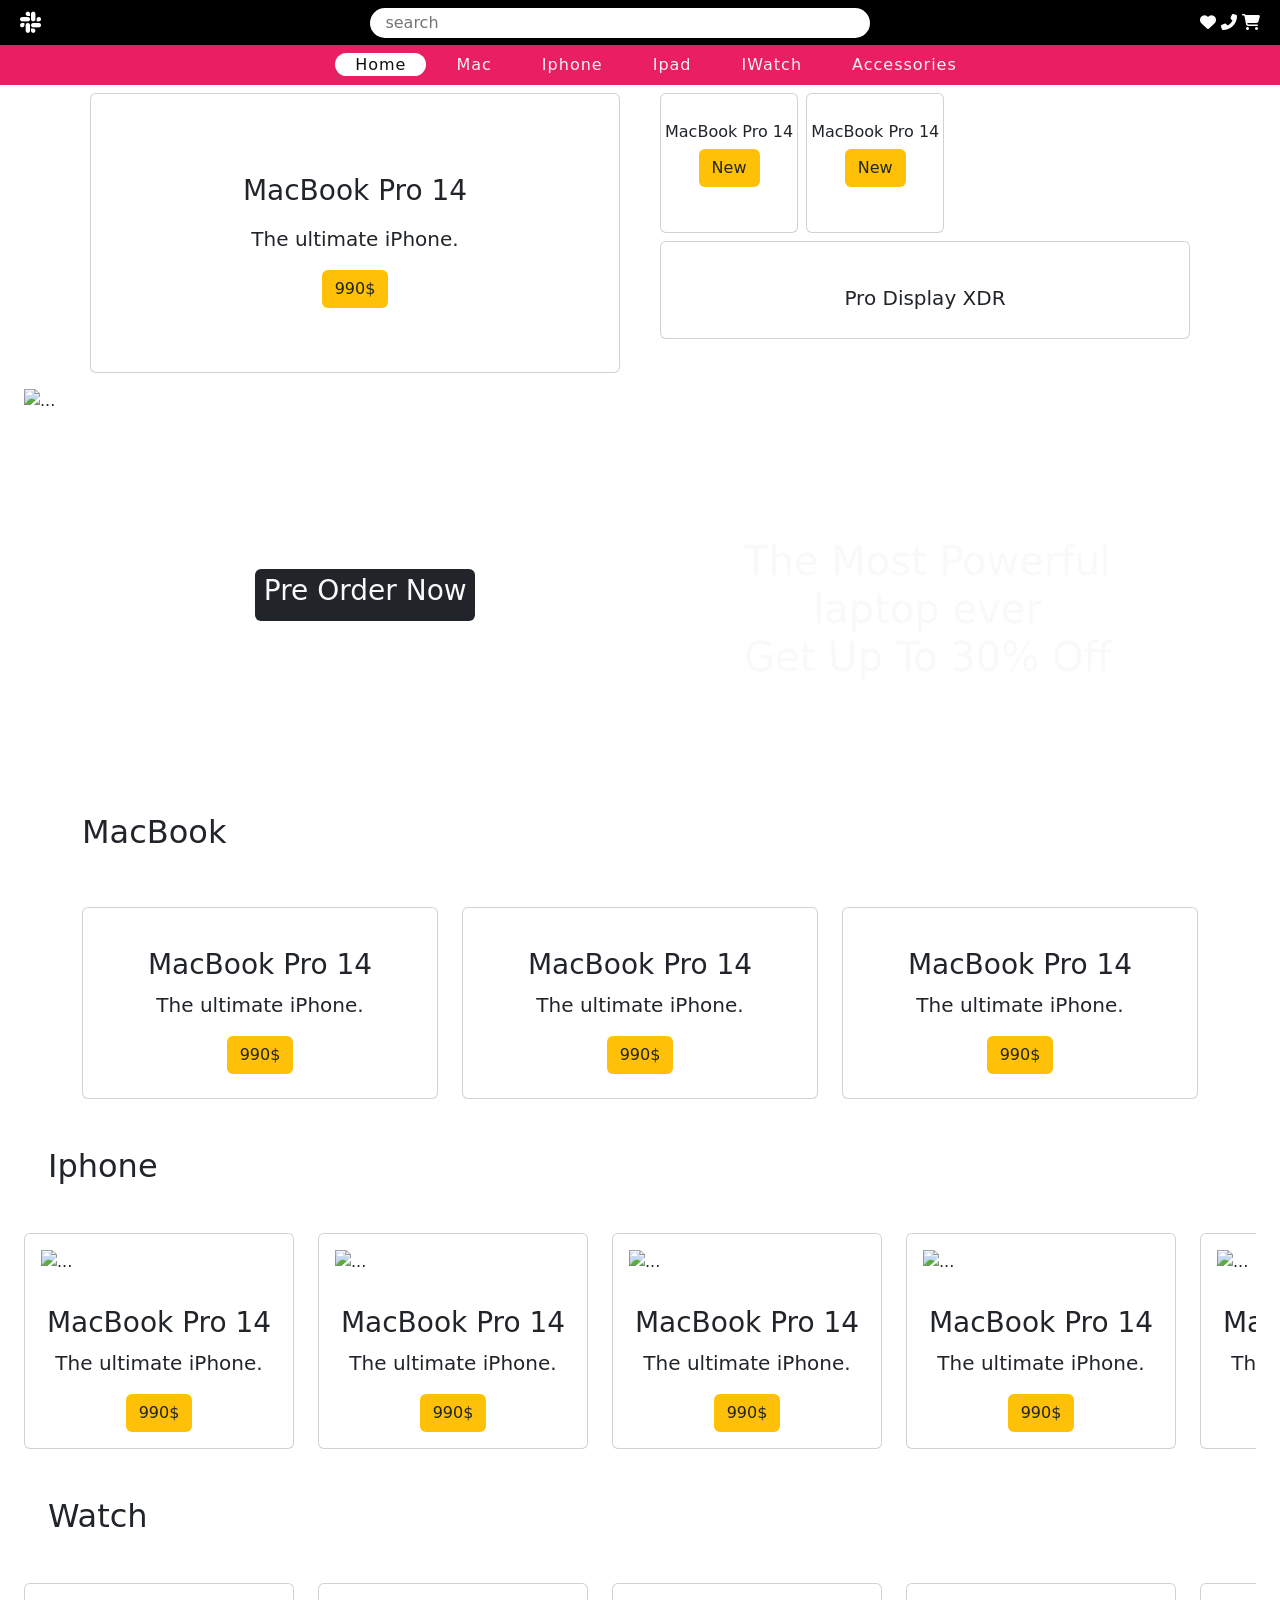
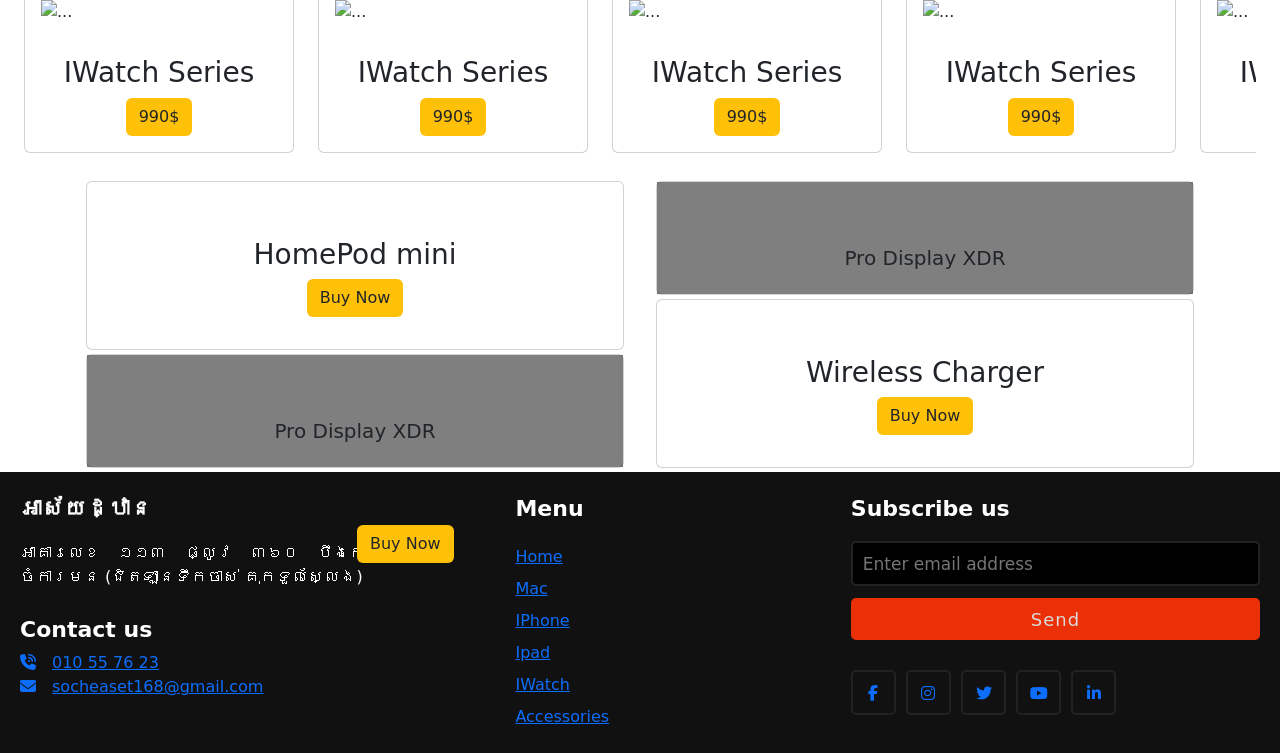
==== index.html @ 74b148b3 "Add files via upload" ====
<!DOCTYPE html>
<html lang="en">
  <head>
    <meta charset="UTF-8" />
    <meta name="viewport" content="width=device-width, initial-scale=1.0" />
    <title>Final_Project</title>
    <link rel="stylesheet" href="/style.css" />
    <link rel="stylesheet" href="/cards-wrapper.css">
    <script src="/script.js" defer></script>
    <!-- bootstrap -->
    <link
      href="https://cdn.jsdelivr.net/npm/bootstrap@5.3.2/dist/css/bootstrap.min.css"
      rel="stylesheet"
      integrity="sha384-T3c6CoIi6uLrA9TneNEoa7RxnatzjcDSCmG1MXxSR1GAsXEV/Dwwykc2MPK8M2HN"
      crossorigin="anonymous"
    />
    <script
      src="https://cdn.jsdelivr.net/npm/bootstrap@5.3.2/dist/js/bootstrap.bundle.min.js"
      integrity="sha384-C6RzsynM9kWDrMNeT87bh95OGNyZPhcTNXj1NW7RuBCsyN/o0jlpcV8Qyq46cDfL"
      crossorigin="anonymous"
    ></script>
    <!-- bootstrap -->
    <!-- Font Awesome Cdn -->
    <link
      rel="stylesheet"
      href="https://cdnjs.cloudflare.com/ajax/libs/font-awesome/6.2.1/css/all.min.css"
    />
    <!-- Font Awesome Cdn -->

    <!-- Google Fonts -->
    <link rel="preconnect" href="https://fonts.googleapis.com" />
    <link rel="preconnect" href="https://fonts.gstatic.com" crossorigin />
    <link
      href="https://fonts.googleapis.com/css2?family=Roboto:wght@500&display=swap"
      rel="stylesheet"
    />
    <!-- Google Fonts -->
  </head>
  <body>
    <nav class="navbar-one flex">
        <div class="top">
          <div class="right flex">
            <div class="logo">
              <i class="fa-brands fa-slack"></i>
            </div>
          </div>
        </div>
        <div class="search">
          <input type="search" placeholder="search" />
          <i class="fa-solid fa-magnifying-glass"></i>
        </div>
        <div class="left">
          <i class="fa-solid fa-heart"></i>
          <i class="fa fa-phone-alt"></i>
          <i class="fas fa-shopping-cart"></i>
        </div>
      </nav>
      <nav-2>
        <input type="checkbox" id="click" />
        <label for="click" class="menu-btn">
          <i class="fas fa-bars"></i>
        </label>
        <ul>
          <li><a class="active" href="">Home</a></li>
          <li><a href="#">Mac</a></li>
          <li><a href="#">Iphone</a></li>
          <li><a href="#">Ipad</a></li>
          <li><a href="#">IWatch</a></li>
          <li><a href="#">Accessories</a></li>
        </ul>
      </nav-2>
      <!-- services section Starts -->
	<!-- about section starts -->
  <section id="team" class="team section-bg">
    <div class="container">
      <div class="row">
        <div class="col-lg-6 ">
          <div class="m-1 m-lg-2 card text-light text-center bg-white  h-100">
						<div class="card-body text-dark p-5">
							<div class="img-area "><img alt="" class="img-fluid" src="/Image/Rectangle 19.png"></div>
							<h3 class="card-title p-2 ">MacBook Pro 14</h3>
							<p class="lead ">The ultimate iPhone.</p><button class="btn bg-warning text-dark">990$</button>
						</div>
					</div>
          </div>
          <div class="col-lg-6 ">
            <div class="m-2 d-flex flex-direction: column; gap-2 h-50">
            <div class="card text-light text-center bg-white">
              <div class="card-body text-dark p-1 ">
                <div class="img-area "><img alt="" class="img-fluid" src="/Image/1.png"></div>
                <h6 class="card-title">MacBook Pro 14</h6>
                <button class="btn bg-warning text-dark">New</button>
              </div>
            </div>
            <div class="card text-light text-center bg-white">
              <div class="card-body text-dark p-1">
                <div class="img-area "><img alt="" class="img-fluid" src="/Image/2.png"></div>
                <h6 class="card-title">MacBook Pro 14</h6>
                <button class="btn bg-warning text-dark">New</button>
              </div>
            </div>
            </div>
            <div class="card d-flex m-lg-2 text-light text-center bg-white" >
              <div class="card-body text-dark m-1">
                <div class="img-area "><img alt="" class="img-fluid" src="/Image/3.png"></div>
                <h5 class="card-title ">Pro Display XDR</h5>
              </div>
            </div>
      </div>
    </div>
  </div>
  </section><!-- End Team Section -->
  <div class=" m-2 h-50 d-flex relative p-3 ">
    <img src="/Image/4.png" class="card-img-top position-relative" height="400px"  alt="...">
    <div class="text-dark position-absolute text-center  align-items: center;
    justify-content:center d-flex  flex-direction: row p-5 " style="margin: 100px; left: 575px;">
    <h1 class="card-title  text-light">The Most Powerful laptop ever</h1>
    <h1 class="card-title  text-light">Get Up To 30% Off</h1>
  </div>
  <button class="btn bg-dark text-light position-absolute badge align-items: end;
  justify-content:center d-flex" style="margin: 180px; left: 75px;"><h3>Pre Order Now</h3></button>
  </div>
	<section class="portfolio section-padding" id="portfolio">
		<div class="container">
			<div class="row">
				<div class="col-md-12">
					<div class="section-header  pb-5">
						<h2>MacBook</h2>
					</div>
				</div>
			</div>
			<div class="row">
				<div class="col-12 col-md-12 col-lg-4">
					<div class="card text-light text-center bg-white pb-2">
						<div class="card-body text-dark">
							<div class="img-area"><img alt="" class="img-fluid" src="/Image/20.png"></div>
							<h3 class="card-title">MacBook Pro 14</h3>
							<p class="lead">The ultimate iPhone.</p><button class="btn bg-warning text-dark">990$</button>
						</div>
					</div>
				</div>
				<div class="col-12 col-md-12 col-lg-4">
					<div class="card text-light text-center bg-white pb-2">
						<div class="card-body text-dark">
							<div class="img-area"><img alt="" class="img-fluid" src="/Image/20.png"></div>
							<h3 class="card-title">MacBook Pro 14</h3>
							<p class="lead">The ultimate iPhone.</p><button class="btn bg-warning text-dark">990$</button>
						</div>
					</div>
				</div>
				<div class="col-12 col-md-12 col-lg-4">
					<div class="card text-light text-center bg-white pb-2">
						<div class="card-body text-dark">
							<div class="img-area"><img alt="" class="img-fluid" src="/Image/20.png"></div>
							<h3 class="card-title">MacBook Pro 14</h3>
							<p class="lead">The ultimate iPhone.</p><button class="btn bg-warning text-dark">990$</button>
						</div>
					</div>
				</div>
			</div>
		</div>
	</section><!-- portfolio ends -->

  <div class="col-lg-12">
    <div class="col-lg-6 m-5">
      <h2>Iphone</h2>
    </div>
    <div class="col-12">
      <div class="d-flex flex-row gap-2 overflow-x-scroll scrollbar-hidden gap-4 m-4">
        <div class="card" style="min-width: 270px">
          <div class="card-img">
            <img
              src="/Image/5.png"
              class="card-img p-3"
              alt="..."
            />
          </div>
          <div class="card-body text-light text-center text-dark "><h3 class="card-title">MacBook Pro 14</h3>
          <p class="lead">The ultimate iPhone.</p><button class="btn bg-warning text-dark">990$</button></div>
        </div>
        <div class="card" style="min-width: 270px">
          <div class="card-img">
            <img
              src="/Image/5.png"
              class="card-img p-3"
              alt="..."
            />
          </div>
          <div class="card-body text-light text-center text-dark "><h3 class="card-title">MacBook Pro 14</h3>
            <p class="lead">The ultimate iPhone.</p><button class="btn bg-warning text-dark">990$</button></div>
          </div>
        <div class="card" style="min-width: 270px">
          <div class="card-img">
            <img
              src="/Image/5.png"
              class="card-img p-3"
              alt="..."
            />
          </div>
          <div class="card-body text-light text-center text-dark "><h3 class="card-title">MacBook Pro 14</h3>
            <p class="lead">The ultimate iPhone.</p><button class="btn bg-warning text-dark">990$</button></div>
          </div>
        <div class="card" style="min-width: 270px">
          <div class="card-img">
            <img
              src="/Image/5.png"
              class="card-img p-3"
              alt="..."
            />
          </div>
          <div class="card-body text-light text-center text-dark "><h3 class="card-title">MacBook Pro 14</h3>
            <p class="lead">The ultimate iPhone.</p><button class="btn bg-warning text-dark">990$</button></div>
          </div>
        <div class="card" style="min-width: 270px">
          <div class="card-img">
            <img
              src="/Image/5.png"
              class="card-img p-3"
              alt="..."
            />
          </div>
          <div class="card-body text-light text-center text-dark "><h3 class="card-title">MacBook Pro 14</h3>
            <p class="lead">The ultimate iPhone.</p><button class="btn bg-warning text-dark">990$</button></div>
          </div>
        <div class="card" style="min-width: 270px">
          <div class="card-img">
            <img
              src="/Image/5.png"
              class="card-img p-3"
              alt="..."
            />
          </div>
          <div class="card-body text-light text-center text-dark "><h3 class="card-title">MacBook Pro 14</h3>
            <p class="lead">The ultimate iPhone.</p><button class="btn bg-warning text-dark">990$</button></div>
          </div>
        <div class="card" style="min-width: 270px">
          <div class="card-img">
            <img
              src="/Image/5.png"
              class="card-img p-3"
              alt="..."
            />
          </div>
          <div class="card-body text-light text-center text-dark "><h3 class="card-title">MacBook Pro 14</h3>
            <p class="lead">The ultimate iPhone.</p><button class="btn bg-warning text-dark">990$</button></div>
          </div>
      </div>
    </div>
  </div>

  <div class="col-lg-12">
    <div class="col-lg-6 m-5">
      <h2>Watch</h2>
    </div>
    <div class="col-12">
      <div class="d-flex flex-row gap-2 overflow-x-scroll scrollbar-hidden gap-4 m-4">
        <div class="card" style="min-width: 270px">
          <div class="card-img">
            <img
              src="/Image/6.png"
              class="card-img p-3"
              alt="..."
            />
          </div>
          <div class="card-body text-light text-center text-dark "><h3 class="card-title">IWatch Series</h3>
         <button class="btn bg-warning text-dark">990$</button></div>
        </div>
        <div class="card" style="min-width: 270px">
          <div class="card-img">
            <img
              src="/Image/6.png"
              class="card-img p-3"
              alt="..."
            />
          </div>
          <div class="card-body text-light text-center text-dark "><h3 class="card-title">IWatch Series</h3>
        <button class="btn bg-warning text-dark">990$</button></div>
          </div>
        <div class="card" style="min-width: 270px">
          <div class="card-img">
            <img
              src="/Image/6.png"
              class="card-img p-3"
              alt="..."
            />
          </div>
          <div class="card-body text-light text-center text-dark "><h3 class="card-title">IWatch Series</h3>
          <button class="btn bg-warning text-dark">990$</button></div>
          </div>
        <div class="card" style="min-width: 270px">
          <div class="card-img">
            <img
              src="/Image/6.png"
              class="card-img p-3"
              alt="..."
            />
          </div>
          <div class="card-body text-light text-center text-dark "><h3 class="card-title">IWatch Series</h3>
          <button class="btn bg-warning text-dark">990$</button></div>
          </div>
        <div class="card" style="min-width: 270px">
          <div class="card-img">
            <img
              src="/Image/6.png"
              class="card-img p-3"
              alt="..."
            />
          </div>
          <div class="card-body text-light text-center text-dark "><h3 class="card-title">IWatch Series</h3>
            <button class="btn bg-warning text-dark">990$</button></div>
          </div>
        <div class="card" style="min-width: 270px">
          <div class="card-img">
            <img
              src="/Image/6.png"
              class="card-img p-3"
              alt="..."
            />
          </div>
          <div class="card-body text-light text-center text-dark "><h3 class="card-title">IWatch Series</h3>
           <button class="btn bg-warning text-dark">990$</button></div>
          </div>
        <div class="card" style="min-width: 270px">
          <div class="card-img">
            <img
              src="/Image/6.png"
              class="card-img p-3"
              alt="..."
            />
          </div>
          <div class="card-body text-light text-center text-dark "><h3 class="card-title">IWatch Series</h3>
          <button class="btn bg-warning text-dark">990$</button></div>
          </div>
      </div>
    </div>
  </div>
 <!-- end watch -->
        <!-- services section Starts -->
	<!-- about section starts -->
  <section id="team" class="team section-bg">
    <div class="container">
      <div class="row">
        <div class="col-lg-6 ">
          <div class="m-1 card text-light text-center bg-white h-55">
            <div class="card-body text-dark">
              <div class="img-area "><img alt="" class="img-fluid" src="/Image/7.png"></div>
              <div class="card-body text-light text-center text-dark "><h3 class="card-title">HomePod mini</h3>
                <button class="btn bg-warning text-dark">Buy Now</button></div>
            </div>
          </div>
          <div class="m-1 card text-light text-center bg-white h-40">
            <div class="card-body text-dark"style="background: rgba(0, 0, 0, 0.5);">
              <div class="img-area "><img alt="" class="img-fluid" src="/Image/9.png"></div>
              <h5 class="card-title mt-4">Pro Display XDR</h5>
            </div>
            <button class="btn bg-warning text-dark position-absolute" style="margin-top: 170px; margin-left: 270px;">Buy Now</button>
          </div>
    </div>
          <div class="col-lg-6 ">
            <div class="m-1 card text-light text-center bg-white h-40 ">
              <div class="card-body text-dark position-relative"  style="background: rgba(0, 0, 0, 0.5);">
                <div class="img-area "><img alt="" class="img-fluid" src="/Image/10.png"></div>
                <h5 class="card-title mt-4">Pro Display XDR</h5>
              </div>
              <button class="btn bg-warning text-dark position-absolute" style="margin-top: 170px; margin-left: 270px;">Buy Now</button>
            </div>
            <div class="m-1 card text-light text-center bg-white h-55"> 
              <div class="card-body text-dark">
                <div class="img-area "><img alt="" class="img-fluid" src="/Image/8.png"></div>
                <div class="card-body text-light text-center text-dark "><h3 class="card-title">Wireless Charger</h3>
                  <button class="btn bg-warning text-dark">Buy Now</button></div>
              </div>
            </div>
      </div>
    </div>
  </section>
  
      <!-- footer -->
      <footer>
        <div class="content">
          <div class="left box">
            <div class="upper">
              <div class="topic">អាស័យដ្ឋាន</div>
              <p>អាគារលេខ ១១៣ ផ្លូវ ៣៦០ បឹងកេងកងបី ចំការមន (ជិតឡានទឹកចាស់ គុកទួលស្លែង)</p>
            </div>
            <div class="lower">
              <div class="topic">Contact us</div>
              <div class="phone">
                <a href="#"><i class="fas fa-phone-volume"></i>010 55 76 23</a>
              </div>
              <div class="email">
                <a href="#"><i class="fas fa-envelope"></i>socheaset168@gmail.com</a>
              </div>
            </div>
          </div>
          <div class="middle box">
            <div class="topic">Menu</div>
            <div><a href="#">Home</a></div>
            <div><a href="#">Mac</a></div>
            <div><a href="#">IPhone</a></div>
            <div><a href="#">Ipad</a></div>
            <div><a href="#">IWatch</a></div>
            <div><a href="#">Accessories</a></div>
          
          </div>
          <div class="right box">
            <div class="topic">Subscribe us</div>
            <form action="#">
              <input type="text" placeholder="Enter email address">
              <input type="submit" name="" value="Send">
              <div class="media-icons">
                <a href="#"><i class="fab fa-facebook-f"></i></a>
                <a href="#"><i class="fab fa-instagram"></i></a>
                <a href="#"><i class="fab fa-twitter"></i></a>
                <a href="#"><i class="fab fa-youtube"></i></a>
                <a href="#"><i class="fab fa-linkedin-in"></i></a>
              </div>
            </form>
          </div>
        </div>
        <!-- <div class="bottom">
          <p>Copyright © 2020 <a href="#">CodingLab</a> All rights reserved</p>
        </div> -->
      </footer>
    </div>
  </body>
</html>
---- style.css ----
* {
  padding: 0;
  margin: 0;
  text-decoration: none;
  list-style: none;
  box-sizing: border-box;
}
body {
  background: #b7c9ff;
}
.flex {
  display: flex;
  justify-content: space-between;
  align-items: center;
}
.navbar-one {
  background-color: rgb(0, 0, 0);
  color: rgb(255, 255, 255);
  height: 45px;
  width: 100%;
  display: flex;
  padding: 0px 20px;
  align-items: center;
  justify-content: space-between;
  cursor: pointer;
  flex: 1;
}
input[type="checkbox1"] {
  display: none;
}
@media (max-width: 920px) {
  .container {
    font-size: 80%;
    width: 100%;
  }
  .navbar-one .search {
    width: 50%;
  }
  .navbar-one .search input {
    width: 50%;
  }
  .left {
    margin: 10px;
    right: 5px;
  }
}
.left:hover,
.right > div:hover {
  color: #e91e63;
  transition: all 0.5s;
}
.search {
  width: 500px;
  background-color: white;
  height: 25px;
  border-radius: 45px;
  display: flex;
  align-items: center;
  justify-content: space-between;
  padding: 15px;
  margin: auto;
}
.search input {
  width: 450px;
  border: none;
  outline: none;
  height: 20px;
}
.logo {
  text-transform: uppercase;
  color: rgb(255, 255, 255);
  font-size: 24px;
  cursor: pointer;
}
nav {
  background: #0082e6;
  height: 80px;
  width: 100%;
}
label.logo {
  color: white;
  font-size: 35px;
  line-height: 80px;
  padding: 0 100px;
  font-weight: bold;
}
nav ul {
  float: right;
  margin-right: 20px;
}
nav ul li {
  display: inline-block;
  line-height: 80px;
  margin: 0 5px;
}
nav ul li a {
  color: white;
  font-size: 17px;
  padding: 7px 13px;
  border-radius: 3px;
  text-transform: uppercase;
}
a.active,
a:hover {
  background: #1b9bff;
  transition: 0.5s;
}
nav-2 {
  display: flex;
  height: 40px;
  width: 100%;
  background: #e91e63;
  align-items: center;
  justify-content: space-between;
  padding: 0;
  flex-wrap: wrap;
}
nav-2 ul {
  display: flex;
  flex-wrap: wrap;
  list-style: none;
  align-items: center;
  justify-content: center;
  margin: auto;
}
nav-2 ul li {
  margin: 0 5px;
}
nav-2 ul li a {
  color: #f2f2f2;
  text-decoration: none;
  font-size: 16px;
  font-weight: 900px;
  border-radius: 20px;
  padding: 2px 20px;
  letter-spacing: 1px;
  transition: all 0.3s ease;
}
nav-2 ul li a.active,
nav-2 ul li a:hover {
  color: #111;
  background: #fff;
}
nav-2 .menu-btn i {
  color: #fff;
  font-size: 22px;
  cursor: pointer;
  display: none;
}
input[type="checkbox"] {
  display: none;
}
@media (max-width: 1000px) {
  nav-2 {
    padding: 0 40px 0 50px;
  }
}
@media (max-width: 920px) {
  nav-2 .menu-btn i {
    display: block;
  }
  #click:checked ~ .menu-btn i:before {
    content: "\f00d";
  }
  nav-2 ul {
    position: fixed;
    top: 80px;
    left: -100%;
    background: #111;
    height: 100vh;
    width: 100%;
    text-align: center;
    display: block;
    transition: all 0.3s ease;
  }
  #click:checked ~ ul {
    left: 0;
  }
  nav-2 ul li {
    width: 100%;
    margin: 40px 0;
  }
  nav-2 ul li a {
    width: 100%;
    margin-left: -100%;
    display: block;
    font-size: 20px;
    transition: 0.6s cubic-bezier(0.68, -0.55, 0.265, 1.55);
  }
  #click:checked ~ ul li a {
    margin-left: 0px;
  }
  nav-2 ul li a.active,
  nav-2 ul li a:hover {
    background: none;
    color: cyan;
  }
}
@media (min-width: 768px) {
  .all-product .product .carts {
    display: flex;
    flex-direction: column;
  }
}

footer {
  width: 100%;
  /* position: fixed; */
  bottom: 0;
  left: 0;
  background: #111;
}
footer .content {
  max-width: 1350px;
  margin: auto;
  padding: 20px;
  display: flex;
  flex-wrap: wrap;
  justify-content: space-between;
}
footer .content p,
a {
  color: #fff;
}
footer .content .box {
  width: 33%;
  transition: all 0.4s ease;
}
footer .content .topic {
  font-size: 22px;
  font-weight: 600;
  color: #fff;
  margin-bottom: 16px;
}
footer .content p {
  text-align: justify;
}
footer .content .lower .topic {
  margin: 24px 0 5px 0;
}
footer .content .lower i {
  padding-right: 16px;
}
footer .content .middle {
  padding-left: 80px;
}
footer .content .middle a {
  line-height: 32px;
}
footer .content .right input[type="text"] {
  height: 45px;
  width: 100%;
  outline: none;
  color: #d9d9d9;
  background: #000;
  border-radius: 5px;
  padding-left: 10px;
  font-size: 17px;
  border: 2px solid #222222;
}
footer .content .right input[type="submit"] {
  height: 42px;
  width: 100%;
  font-size: 18px;
  color: #d9d9d9;
  background: #eb2f06;
  outline: none;
  border-radius: 5px;
  letter-spacing: 1px;
  cursor: pointer;
  margin-top: 12px;
  border: 2px solid #eb2f06;
  transition: all 0.3s ease-in-out;
}
.content .right input[type="submit"]:hover {
  background: none;
  color: #eb2f06;
}
footer .content .media-icons a {
  font-size: 16px;
  height: 45px;
  width: 45px;
  display: inline-block;
  text-align: center;
  line-height: 43px;
  border-radius: 5px;
  border: 2px solid #222222;
  margin: 30px 5px 0 0;
  transition: all 0.3s ease;
}
.content .media-icons a:hover {
  border-color: #eb2f06;
}
footer .bottom {
  width: 100%;
  text-align: right;
  color: #d9d9d9;
  padding: 0 40px 5px 0;
}
footer .bottom a {
  color: #eb2f06;
}
footer a {
  transition: all 0.3s ease;
}
footer a:hover {
  color: #eb2f06;
}
@media (max-width: 1100px) {
  footer .content .middle {
    padding-left: 50px;
  }
}
@media (max-width: 950px) {
  footer .content .box {
    width: 50%;
  }
  .content .right {
    margin-top: 40px;
  }
}
@media (max-width: 560px) {
  footer {
    position: relative;
  }
  footer .content .box {
    width: 100%;
    margin-top: 30px;
  }
  footer .content .middle {
    padding-left: 0;
  }
}
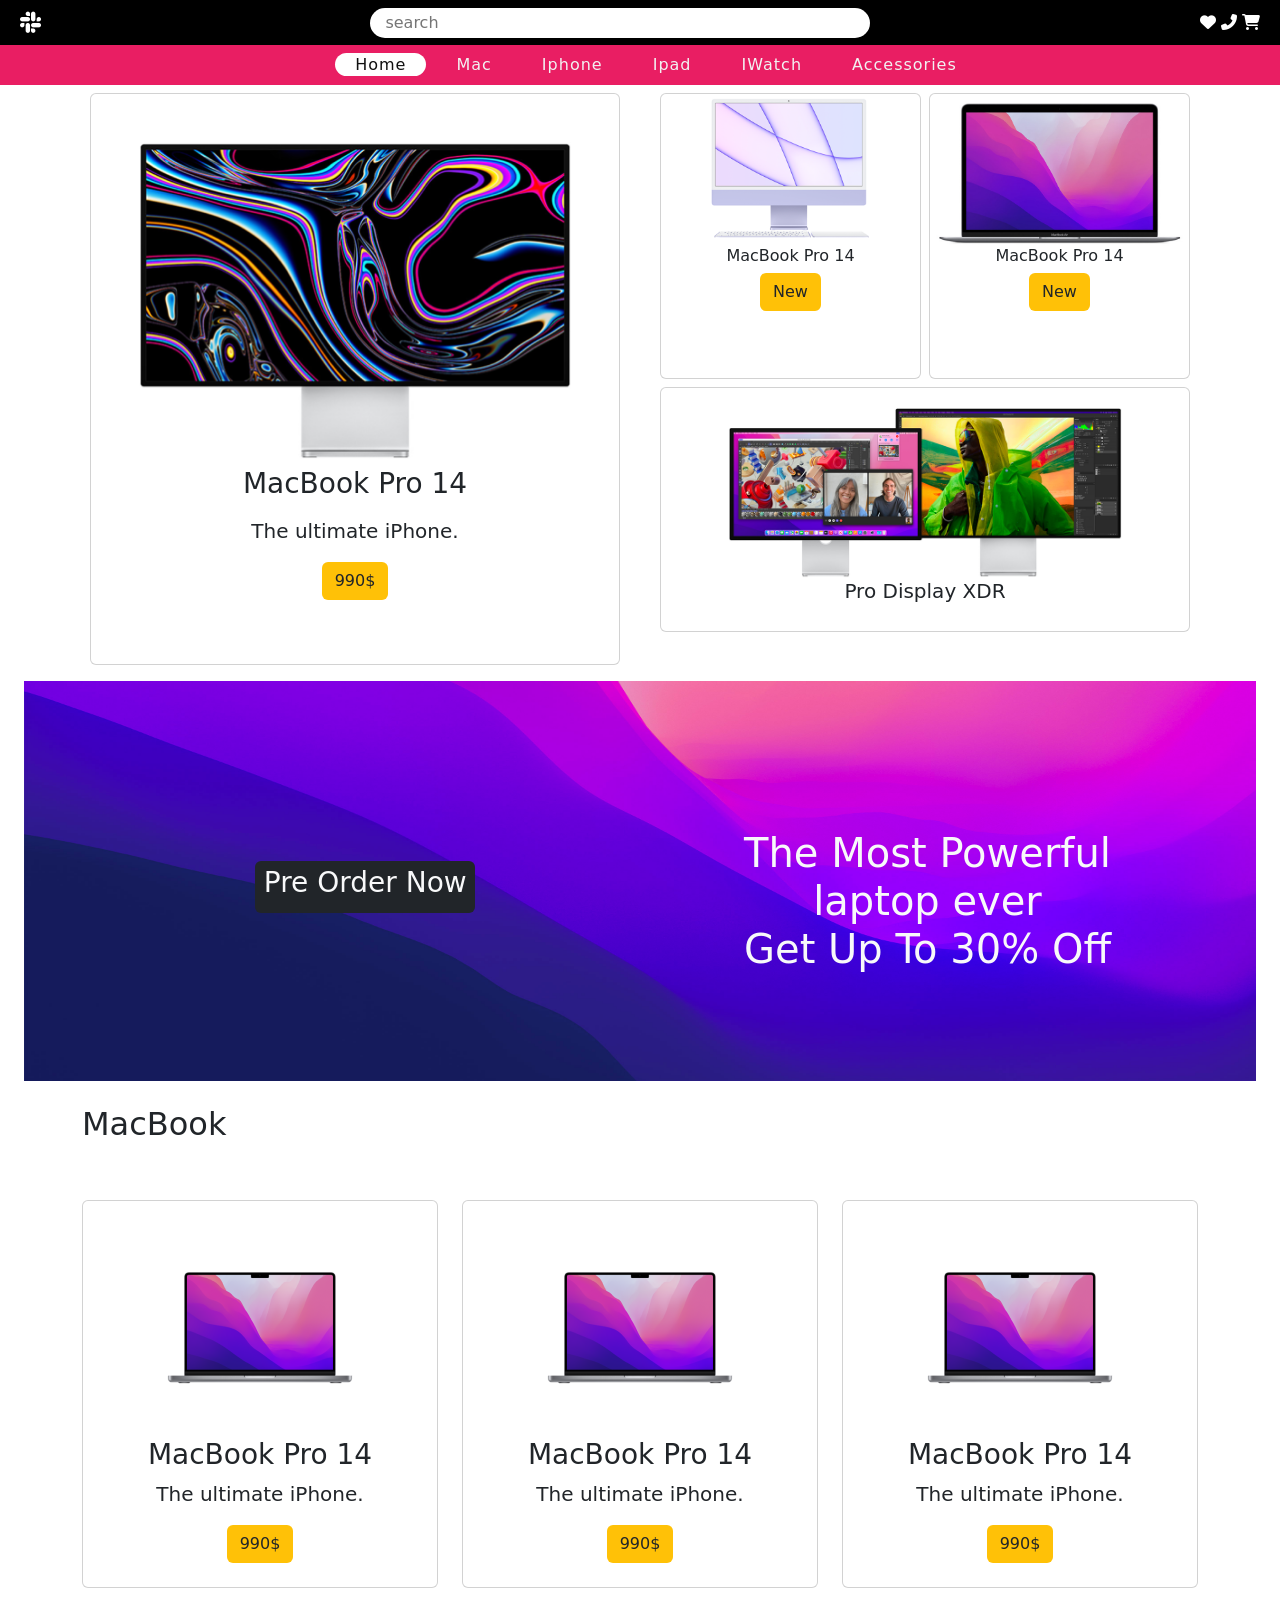
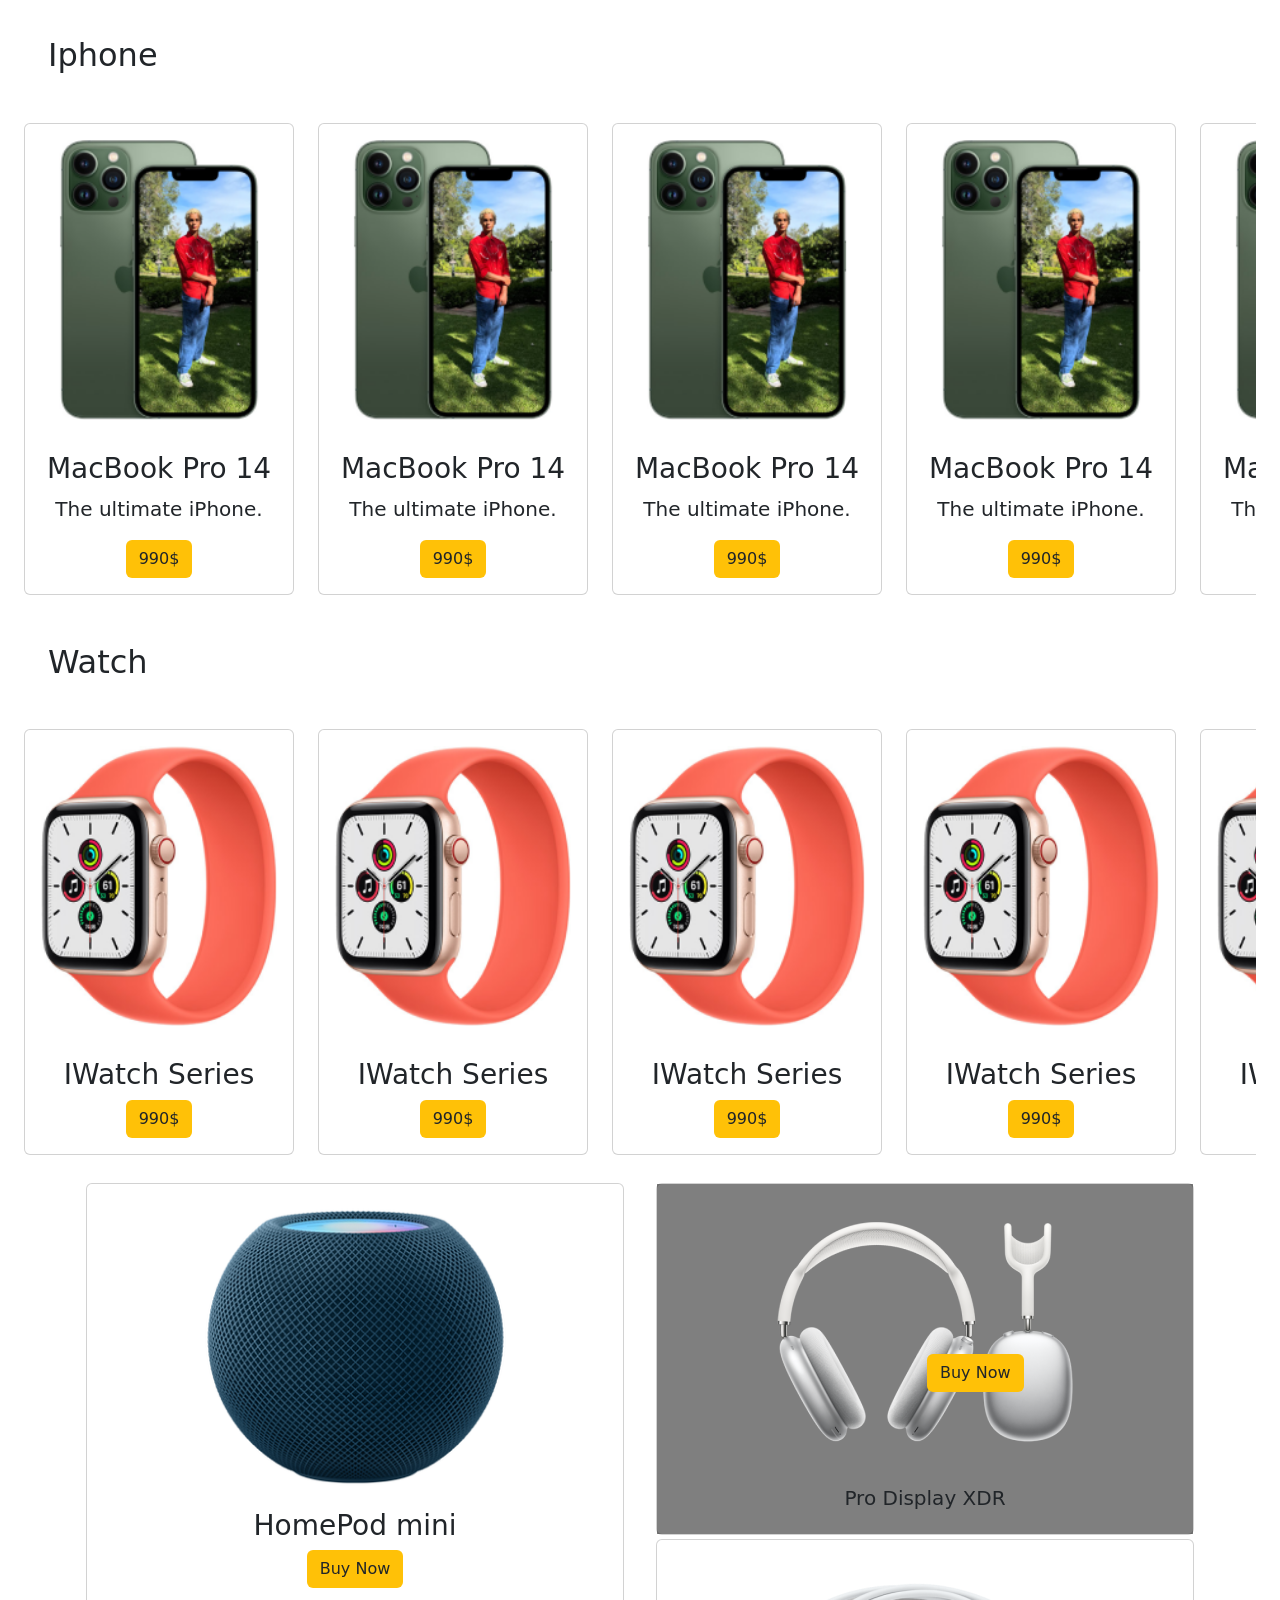
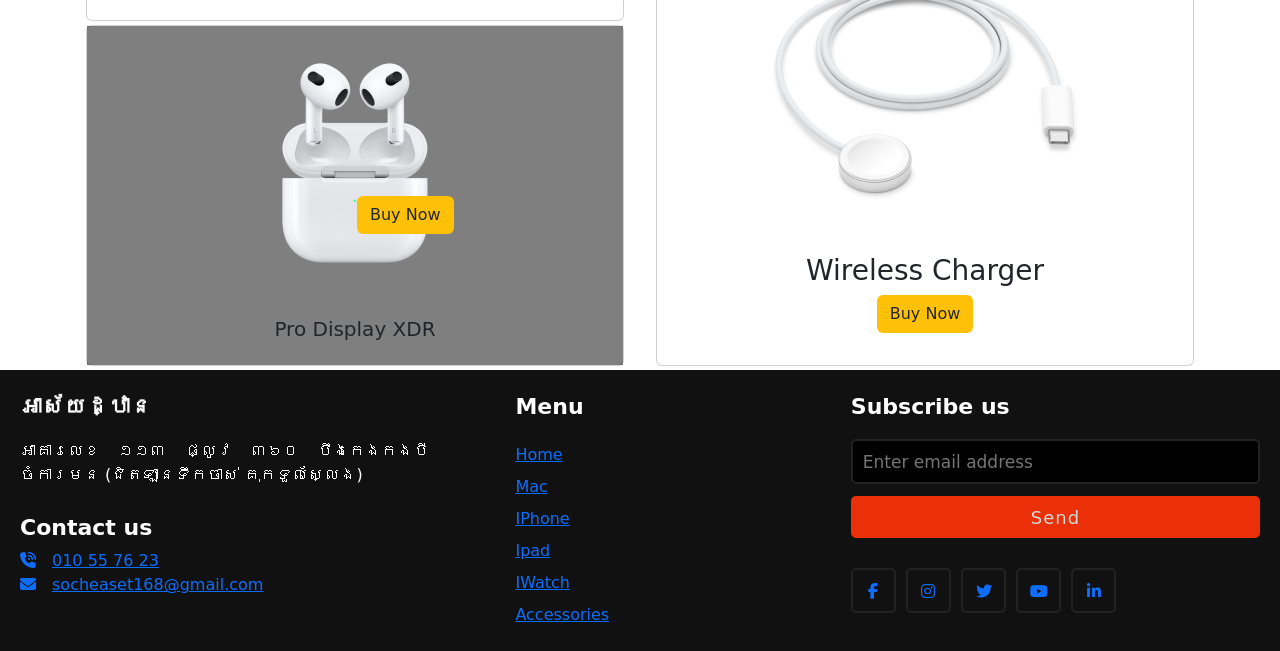
==== commit 684f656f: "Add files via upload" ====
--- a/index.html
+++ b/index.html
@@ -5,6 +5,7 @@
     <meta name="viewport" content="width=device-width, initial-scale=1.0" />
     <title>Final_Project</title>
     <link rel="stylesheet" href="/style.css" />
+    
     <link rel="stylesheet" href="/cards-wrapper.css">
     <script src="/script.js" defer></script>
     <!-- bootstrap -->
@@ -87,14 +88,14 @@
             <div class="m-2 d-flex flex-direction: column; gap-2 h-50">
             <div class="card text-light text-center bg-white">
               <div class="card-body text-dark p-1 ">
-                <div class="img-area "><img alt="" class="img-fluid" src="/Image/1.png"></div>
+                <div class="img-area "><img alt="" class="img-fluid" src="../Image/1.png"></div>
                 <h6 class="card-title">MacBook Pro 14</h6>
                 <button class="btn bg-warning text-dark">New</button>
               </div>
             </div>
             <div class="card text-light text-center bg-white">
               <div class="card-body text-dark p-1">
-                <div class="img-area "><img alt="" class="img-fluid" src="/Image/2.png"></div>
+                <div class="img-area "><img alt="" class="img-fluid" src="../Image/2.png"></div>
                 <h6 class="card-title">MacBook Pro 14</h6>
                 <button class="btn bg-warning text-dark">New</button>
               </div>
@@ -102,7 +103,7 @@
             </div>
             <div class="card d-flex m-lg-2 text-light text-center bg-white" >
               <div class="card-body text-dark m-1">
-                <div class="img-area "><img alt="" class="img-fluid" src="/Image/3.png"></div>
+                <div class="img-area "><img alt="" class="img-fluid" src="../Image/3.png"></div>
                 <h5 class="card-title ">Pro Display XDR</h5>
               </div>
             </div>
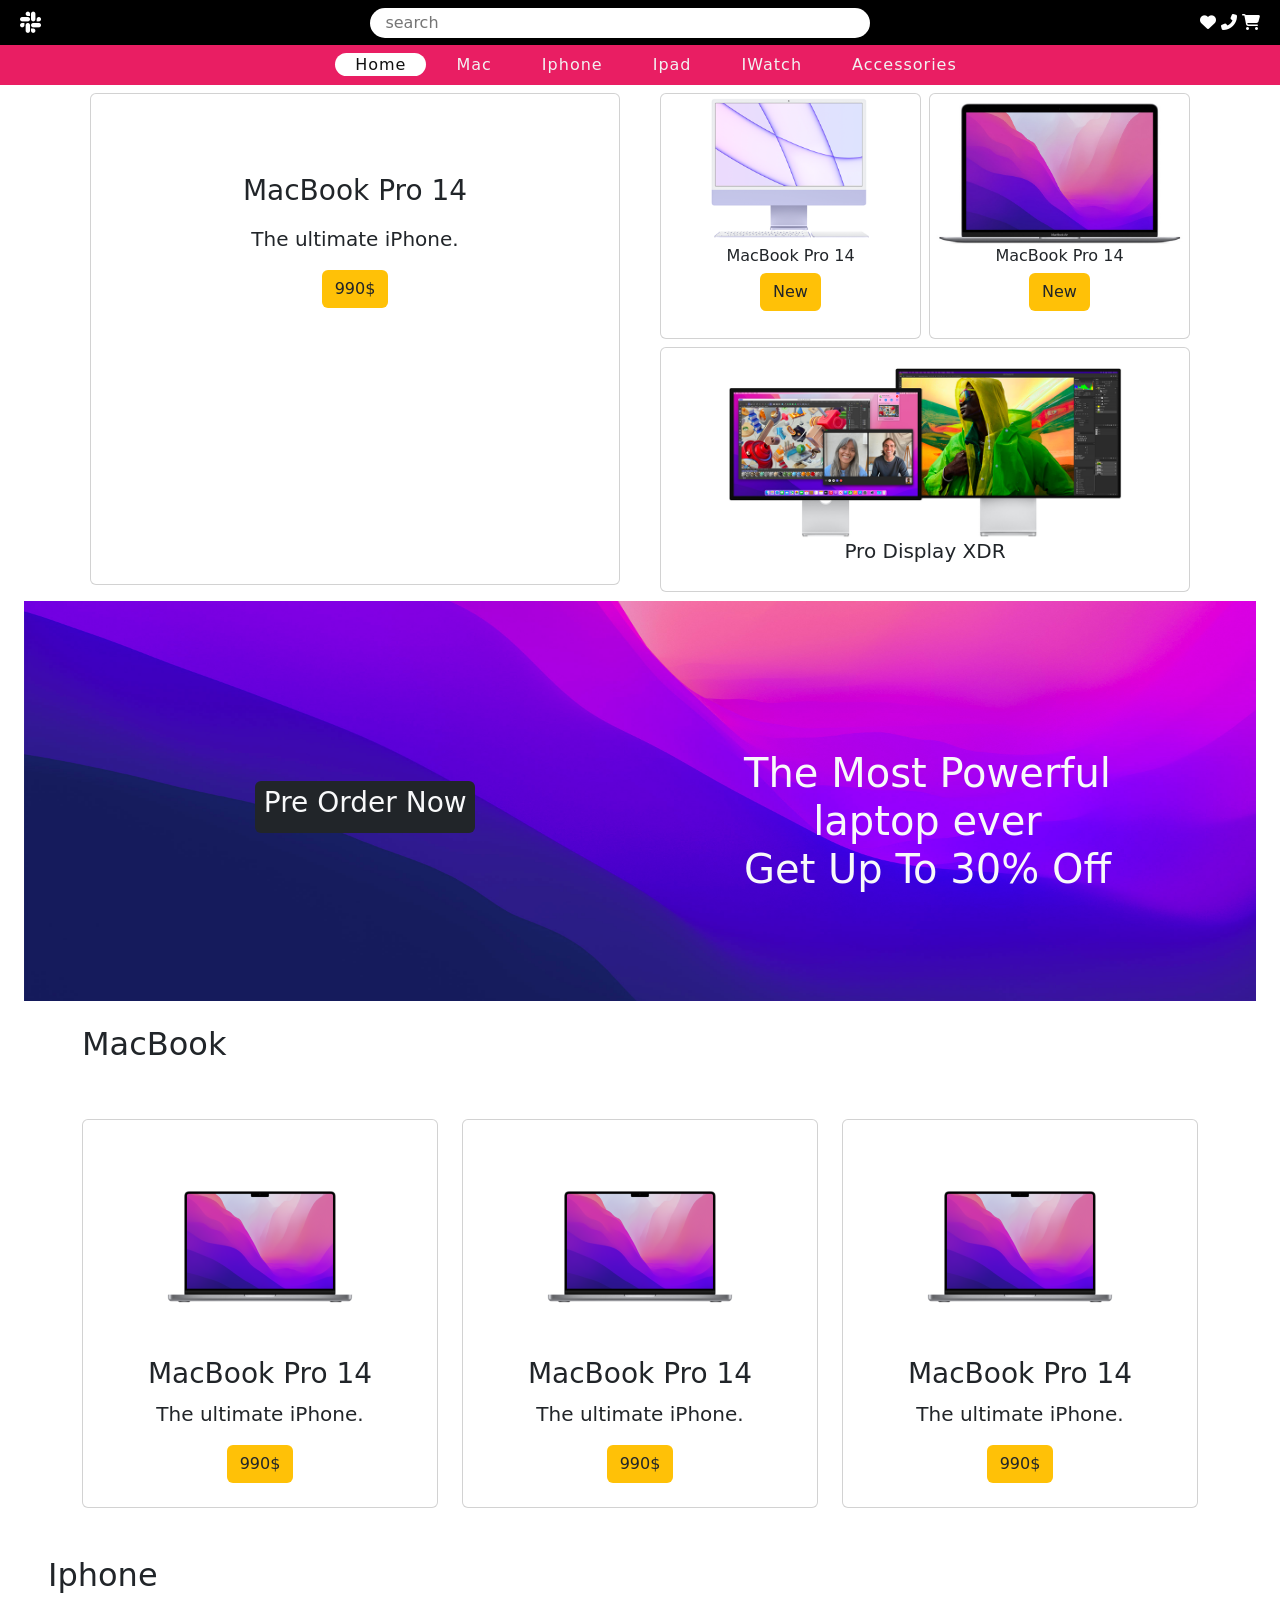
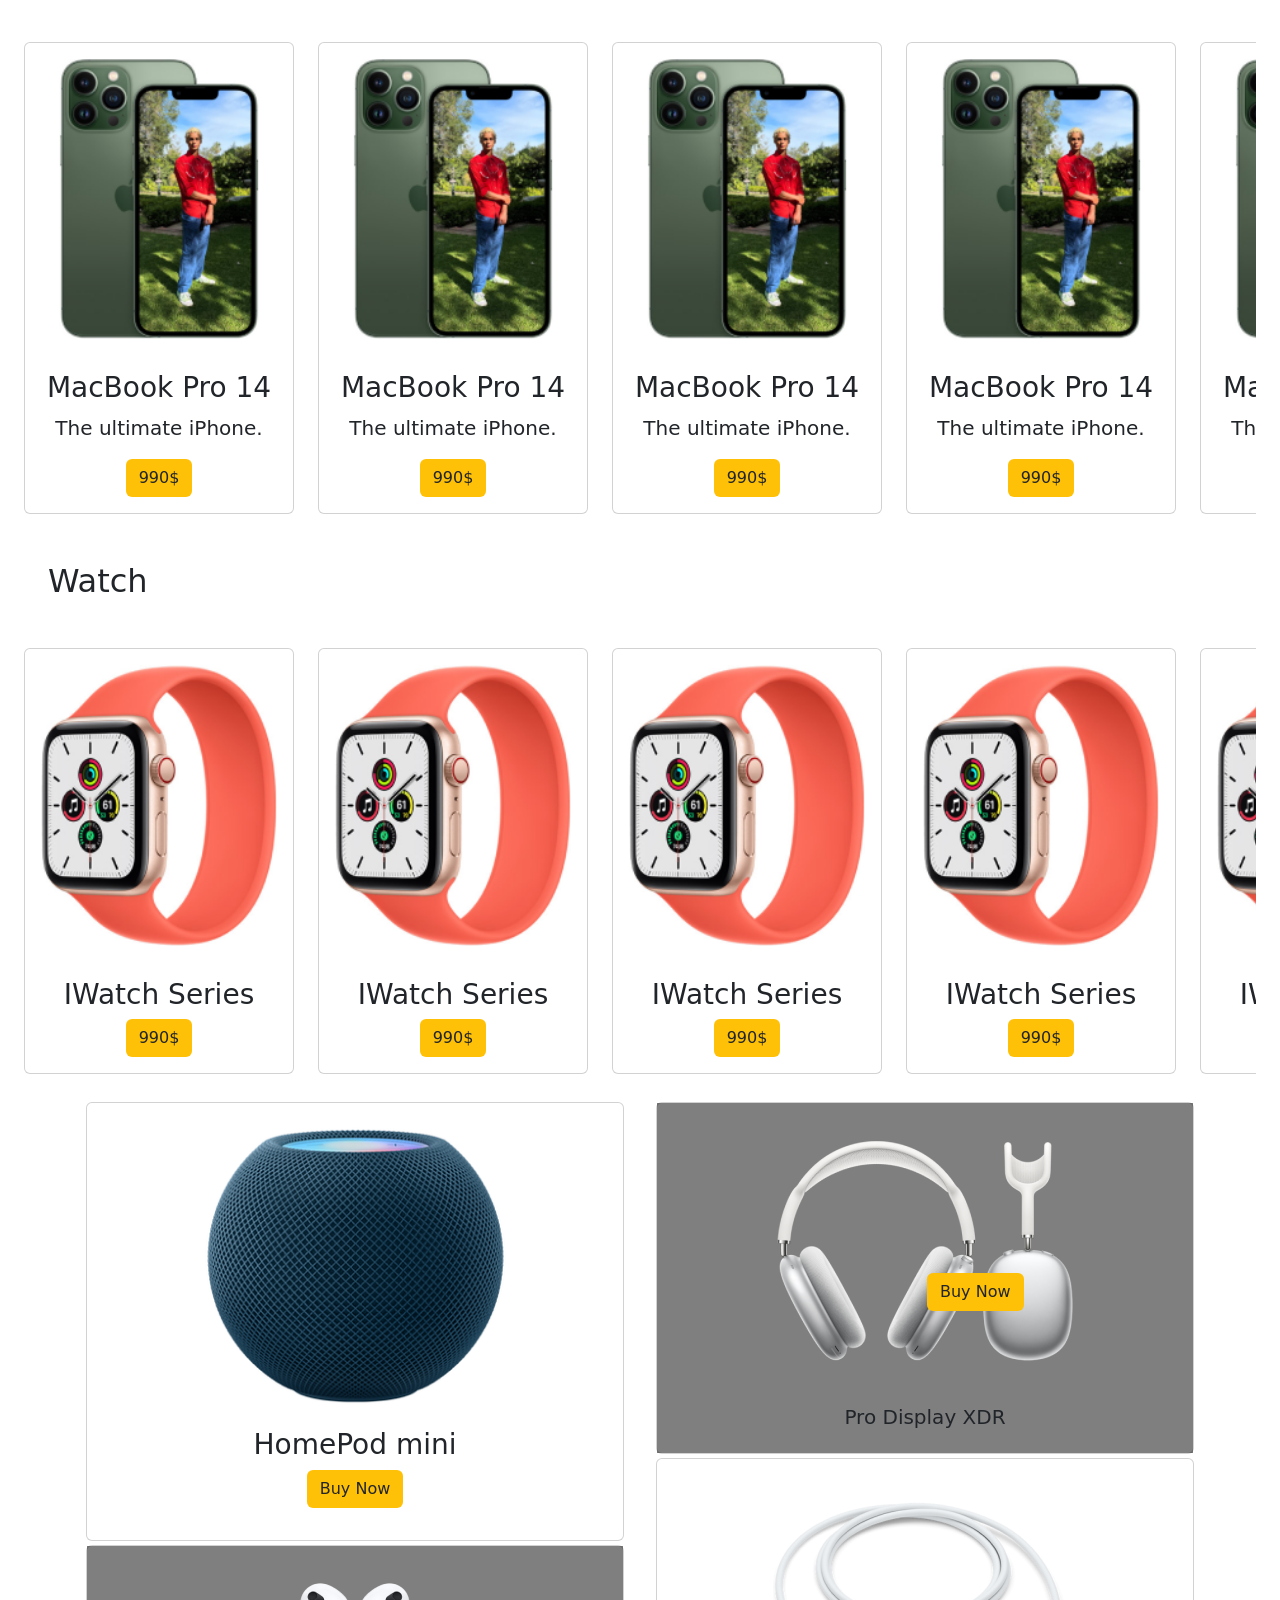
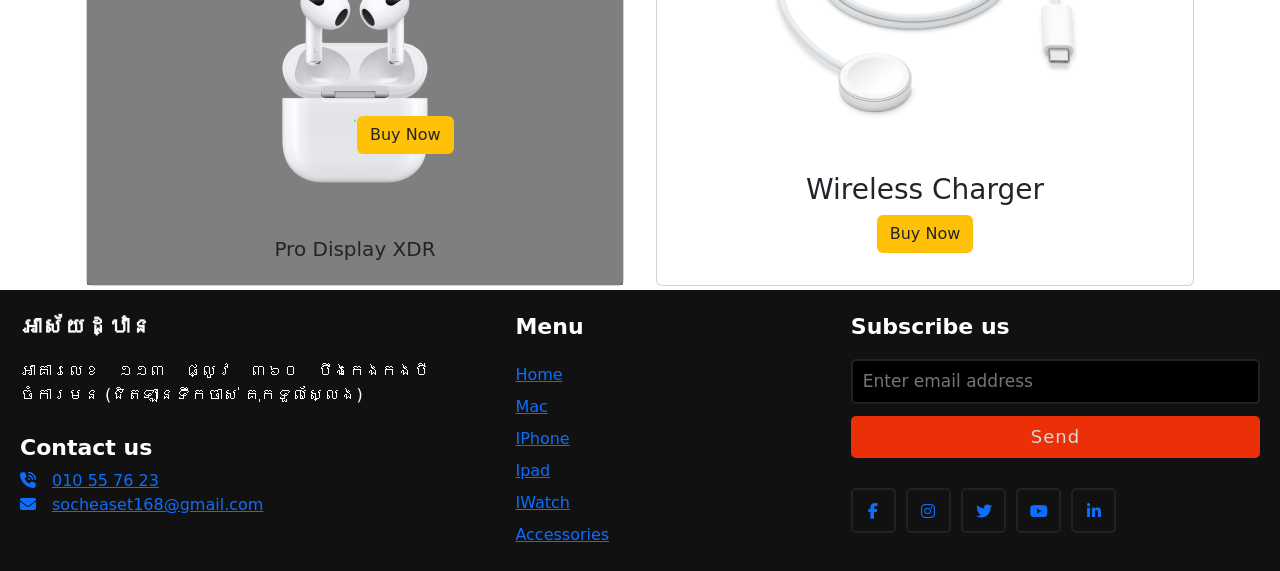
==== commit 8de32761: "Add files via upload" ====
--- a/index.html
+++ b/index.html
@@ -78,7 +78,7 @@
         <div class="col-lg-6 ">
           <div class="m-1 m-lg-2 card text-light text-center bg-white  h-100">
 						<div class="card-body text-dark p-5">
-							<div class="img-area "><img alt="" class="img-fluid" src="/Image/Rectangle 19.png"></div>
+							<div class="img-area "><img alt="" class="img-fluid" src="..Image/Rectangle 19.png"></div>
 							<h3 class="card-title p-2 ">MacBook Pro 14</h3>
 							<p class="lead ">The ultimate iPhone.</p><button class="btn bg-warning text-dark">990$</button>
 						</div>
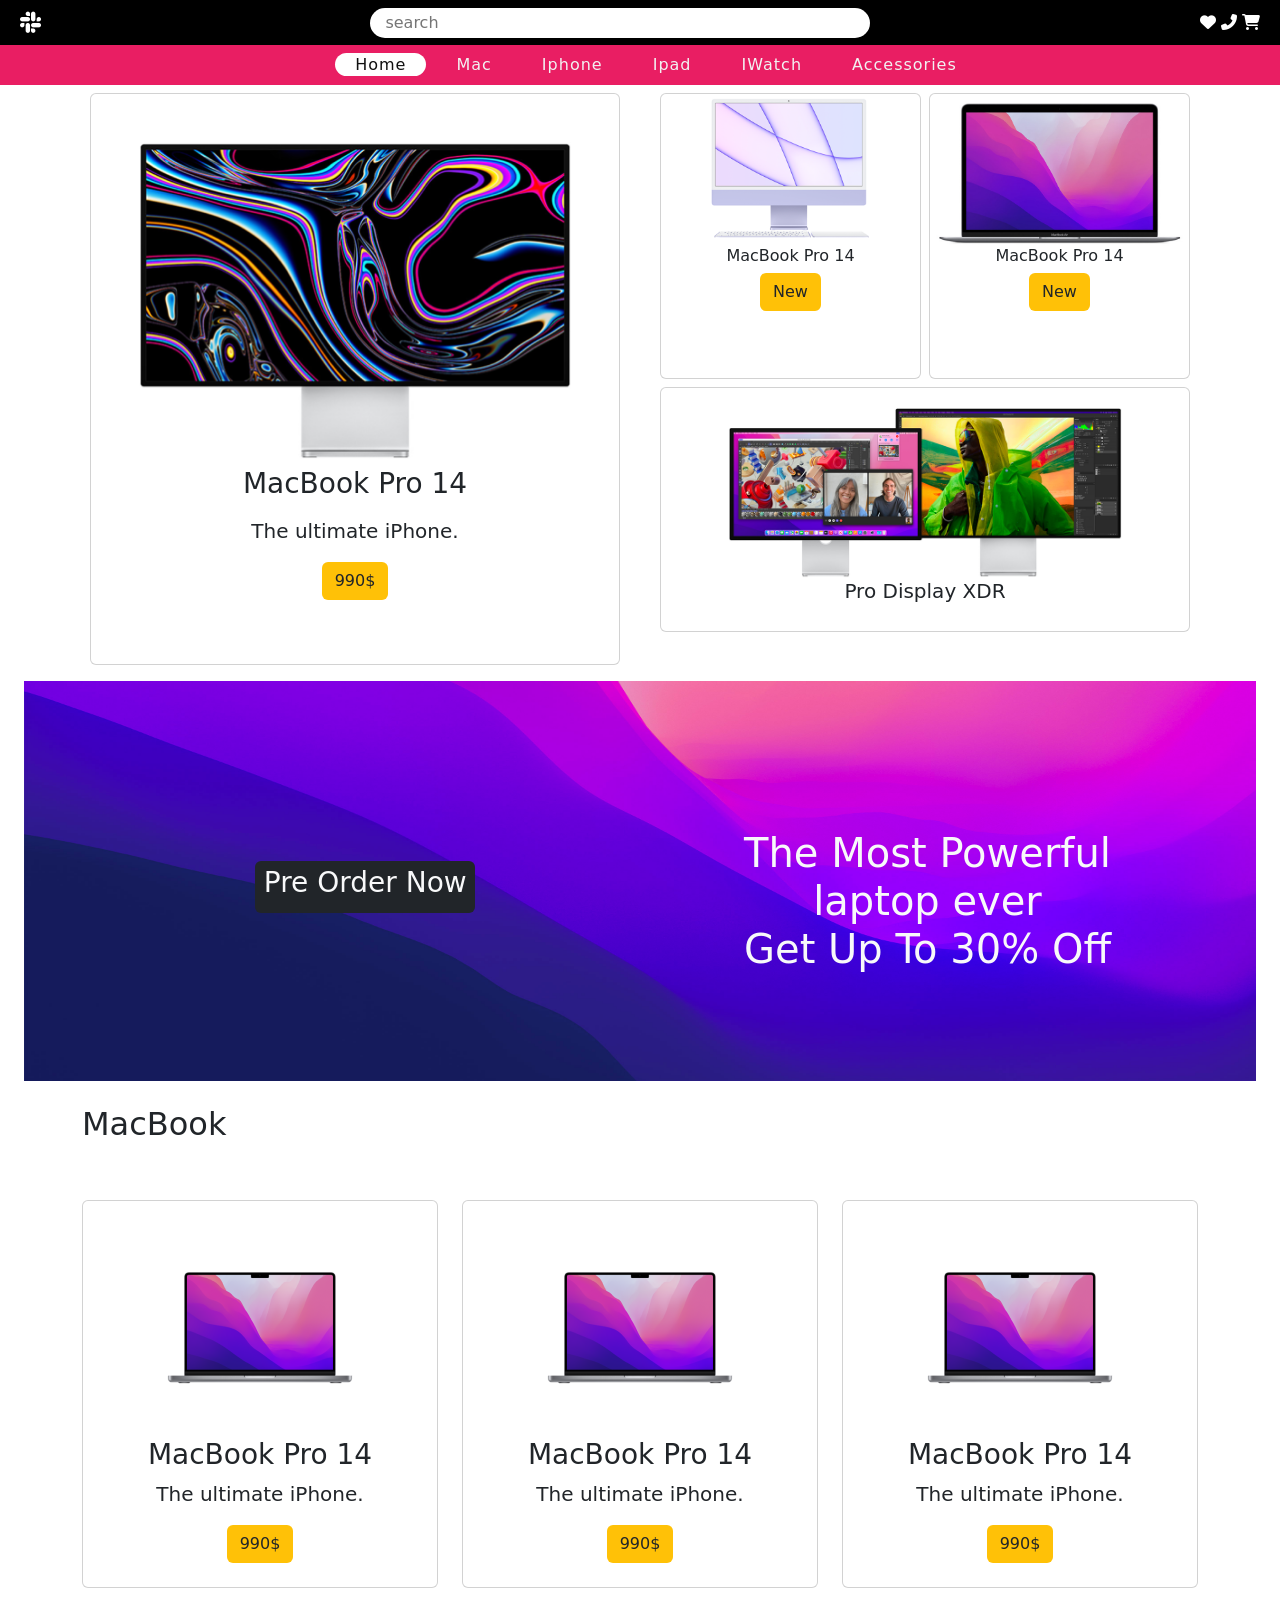
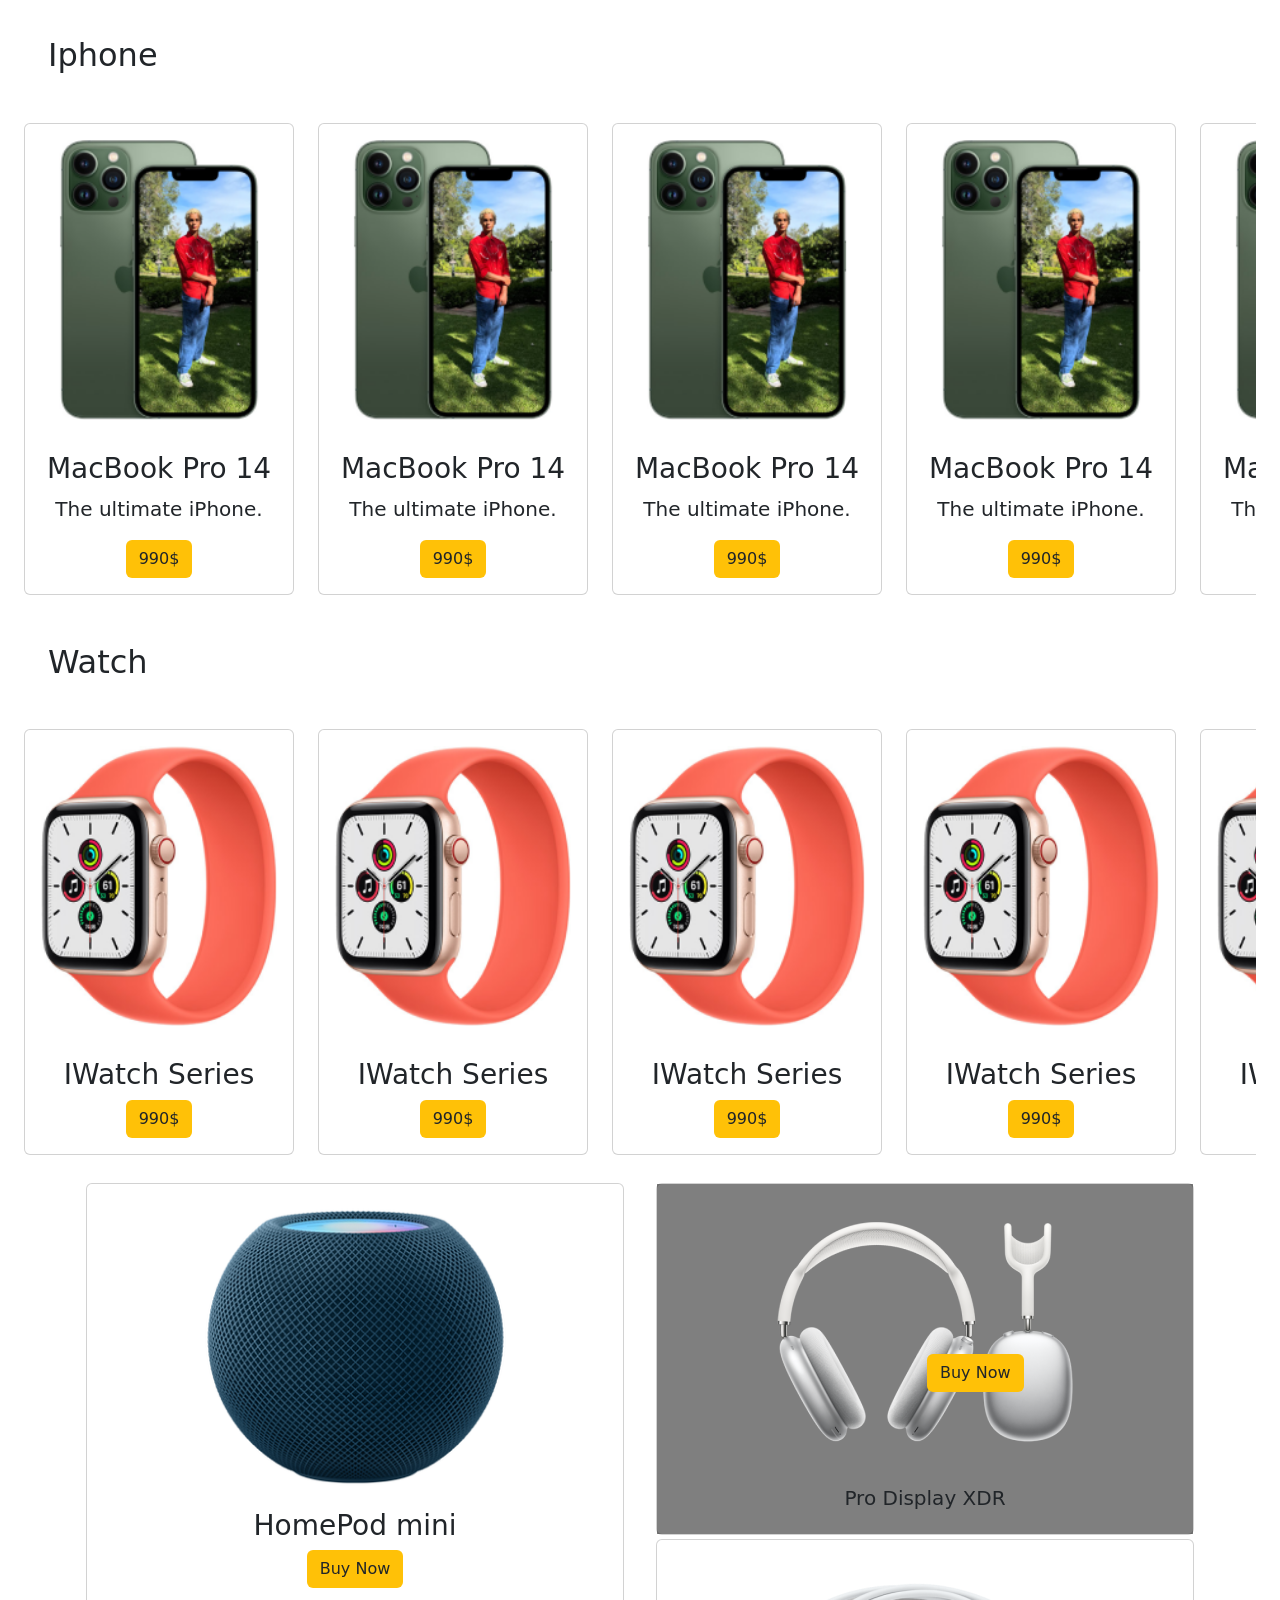
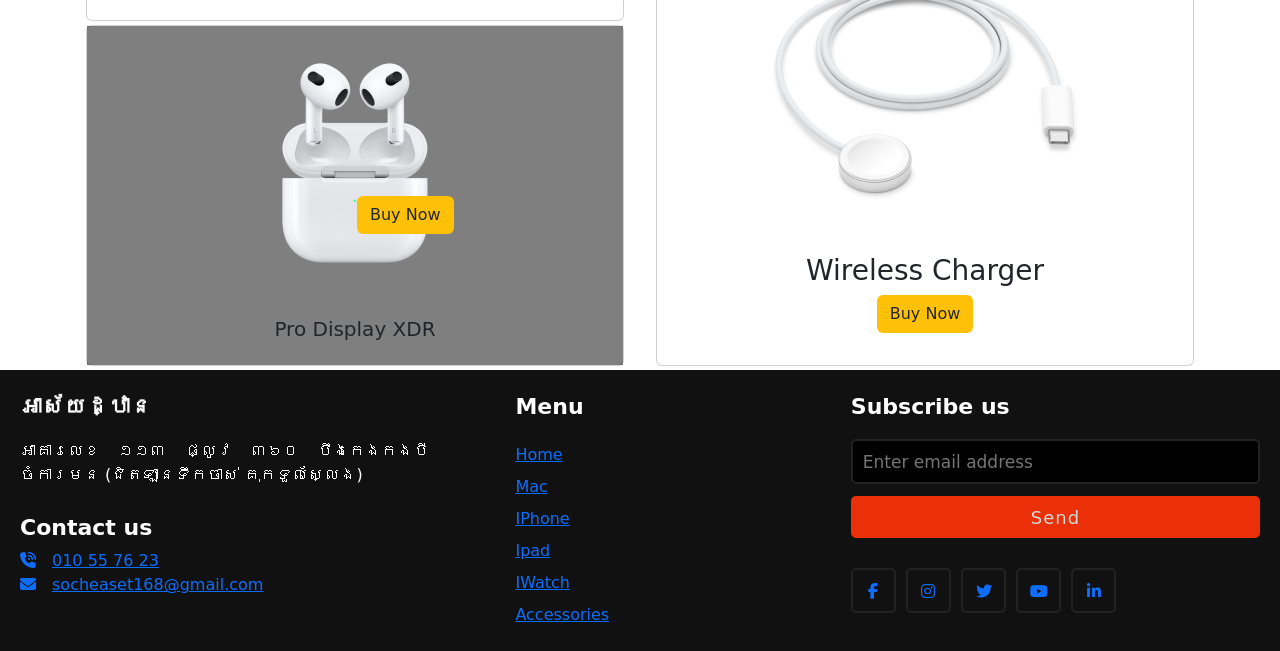
==== commit c8ca30fc: "Add files via upload" ====
--- a/index.html
+++ b/index.html
@@ -78,7 +78,7 @@
         <div class="col-lg-6 ">
           <div class="m-1 m-lg-2 card text-light text-center bg-white  h-100">
 						<div class="card-body text-dark p-5">
-							<div class="img-area "><img alt="" class="img-fluid" src="..Image/Rectangle 19.png"></div>
+							<div class="img-area "><img alt="" class="img-fluid" src="Image/Rectangle 19.png"></div>
 							<h3 class="card-title p-2 ">MacBook Pro 14</h3>
 							<p class="lead ">The ultimate iPhone.</p><button class="btn bg-warning text-dark">990$</button>
 						</div>
@@ -88,7 +88,7 @@
             <div class="m-2 d-flex flex-direction: column; gap-2 h-50">
             <div class="card text-light text-center bg-white">
               <div class="card-body text-dark p-1 ">
-                <div class="img-area "><img alt="" class="img-fluid" src="../Image/1.png"></div>
+                <div class="img-area "><img alt="" class="img-fluid" src="/Image/1.png"></div>
                 <h6 class="card-title">MacBook Pro 14</h6>
                 <button class="btn bg-warning text-dark">New</button>
               </div>
@@ -103,7 +103,7 @@
             </div>
             <div class="card d-flex m-lg-2 text-light text-center bg-white" >
               <div class="card-body text-dark m-1">
-                <div class="img-area "><img alt="" class="img-fluid" src="../Image/3.png"></div>
+                <div class="img-area "><img alt="" class="img-fluid" src="./Image/3.png"></div>
                 <h5 class="card-title ">Pro Display XDR</h5>
               </div>
             </div>
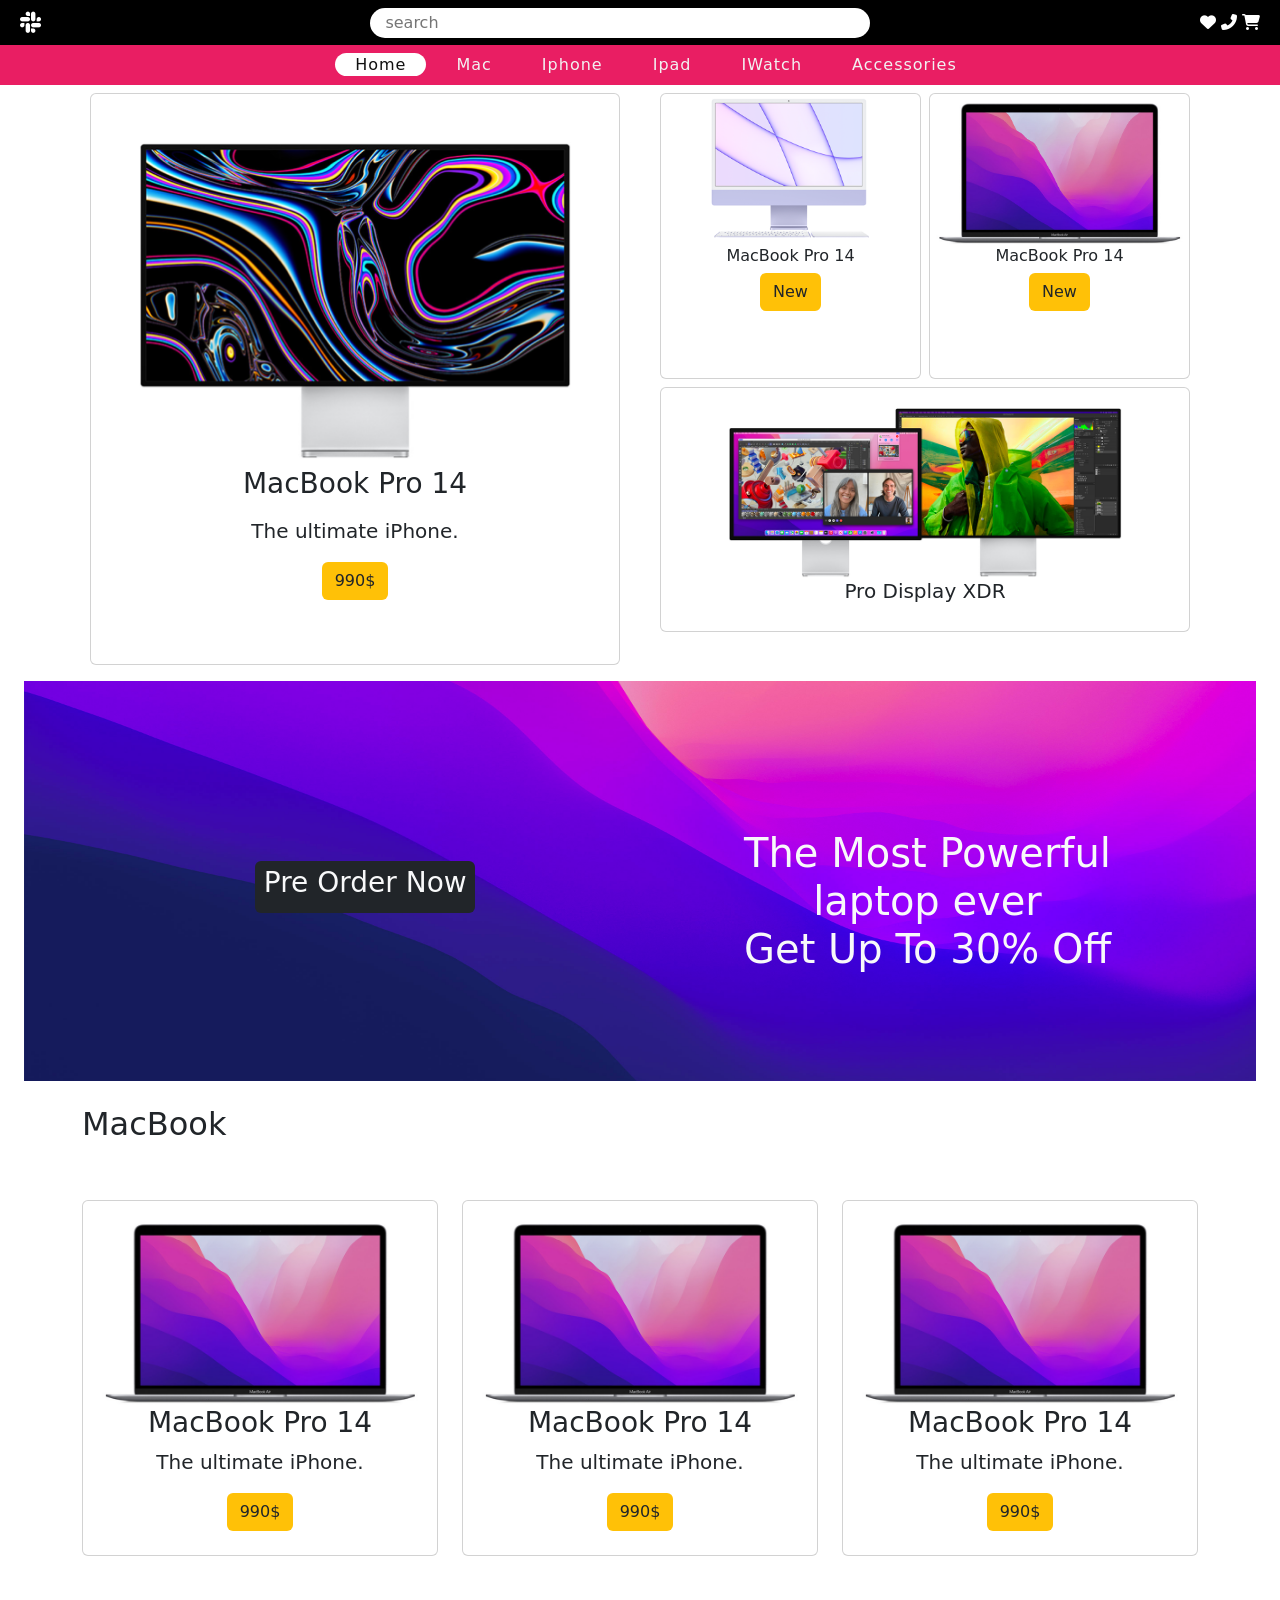
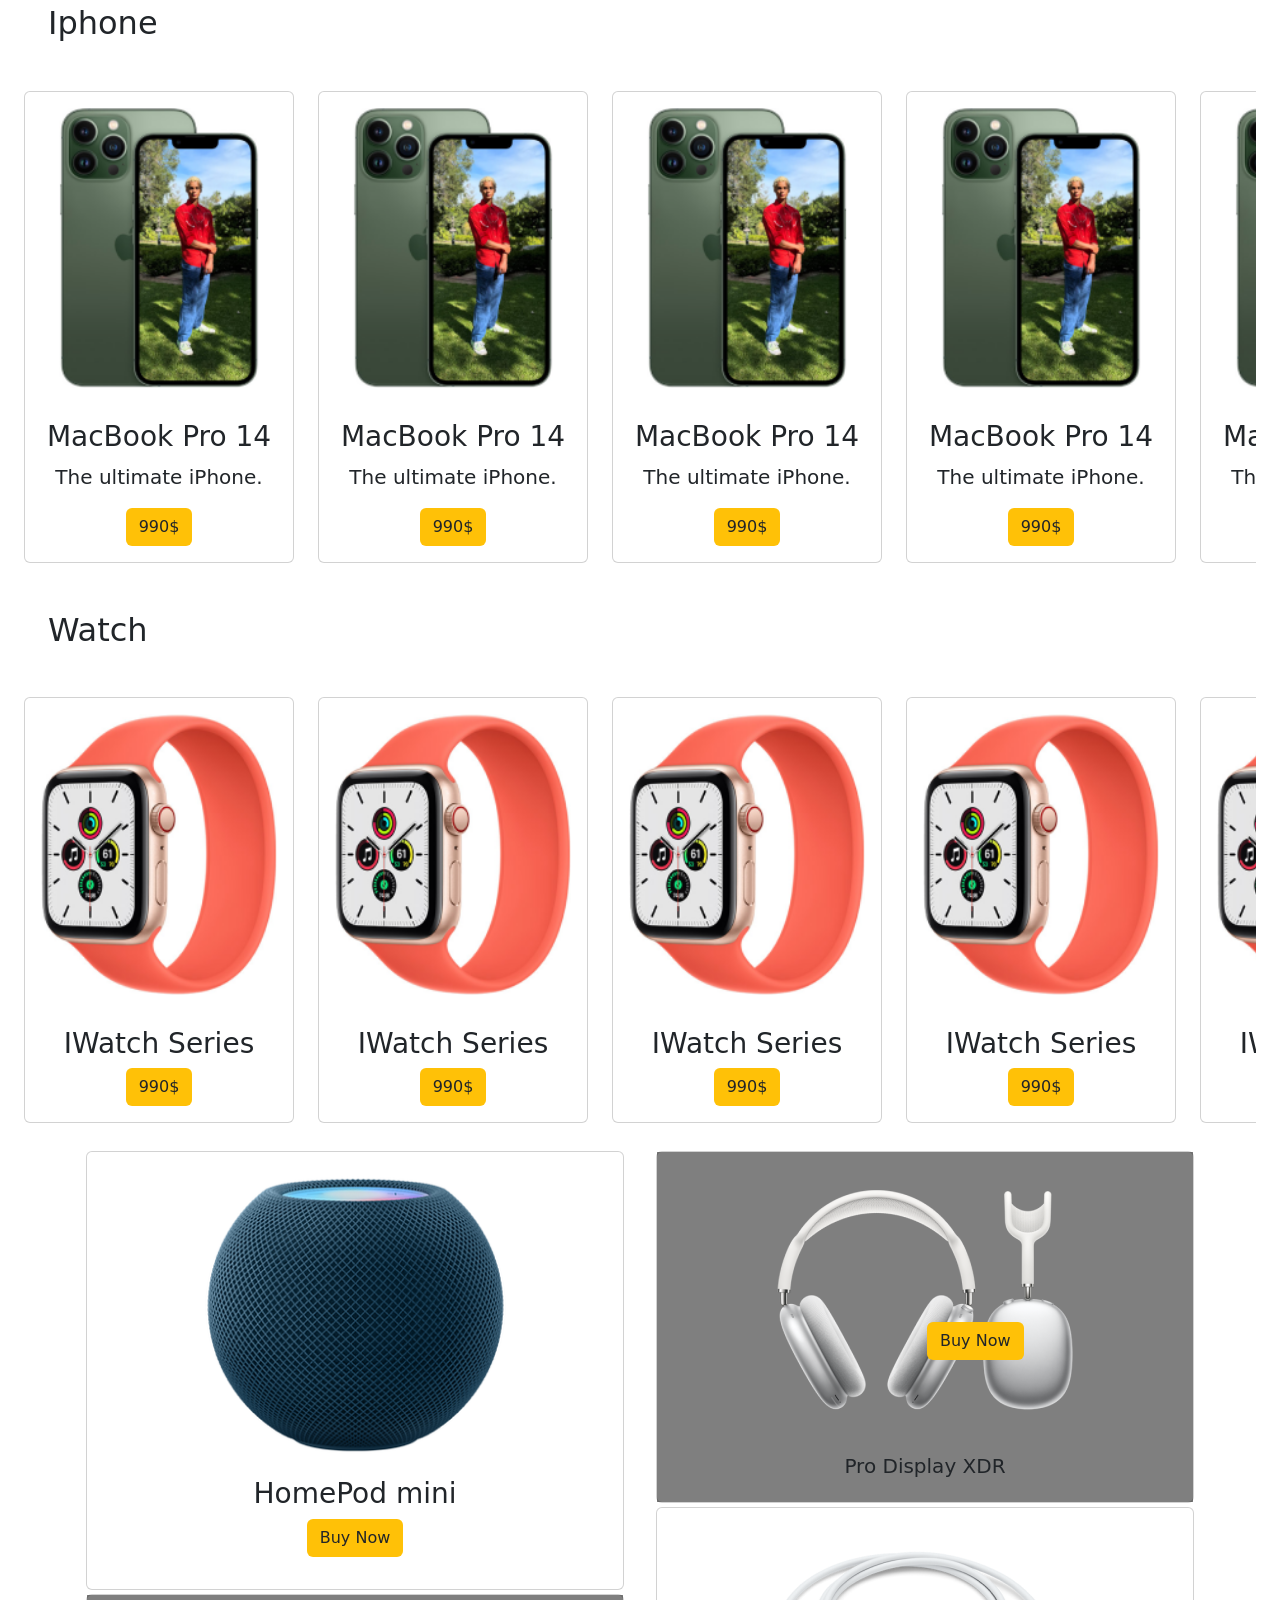
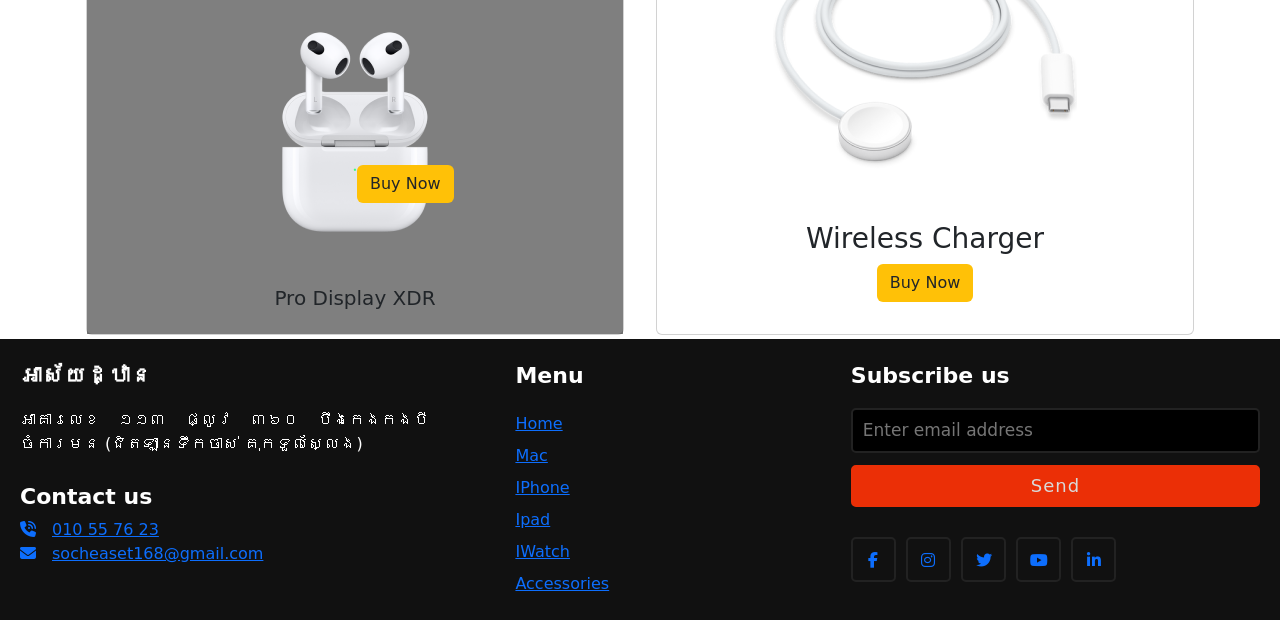
==== commit 6d1942f3: "Add files via upload" ====
--- a/index.html
+++ b/index.html
@@ -4,9 +4,8 @@
     <meta charset="UTF-8" />
     <meta name="viewport" content="width=device-width, initial-scale=1.0" />
     <title>Final_Project</title>
-    <link rel="stylesheet" href="/style.css" />
-    
-    <link rel="stylesheet" href="/cards-wrapper.css">
+    <link rel="stylesheet" href="style.css" />
+    <link rel="stylesheet" href="index.css">
     <script src="/script.js" defer></script>
     <!-- bootstrap -->
     <link
@@ -88,14 +87,14 @@
             <div class="m-2 d-flex flex-direction: column; gap-2 h-50">
             <div class="card text-light text-center bg-white">
               <div class="card-body text-dark p-1 ">
-                <div class="img-area "><img alt="" class="img-fluid" src="/Image/1.png"></div>
+                <div class="img-area "><img alt="" class="img-fluid" src="Image/1.png"></div>
                 <h6 class="card-title">MacBook Pro 14</h6>
                 <button class="btn bg-warning text-dark">New</button>
               </div>
             </div>
             <div class="card text-light text-center bg-white">
               <div class="card-body text-dark p-1">
-                <div class="img-area "><img alt="" class="img-fluid" src="../Image/2.png"></div>
+                <div class="img-area "><img alt="" class="img-fluid" src="Image/2.png"></div>
                 <h6 class="card-title">MacBook Pro 14</h6>
                 <button class="btn bg-warning text-dark">New</button>
               </div>
@@ -103,7 +102,7 @@
             </div>
             <div class="card d-flex m-lg-2 text-light text-center bg-white" >
               <div class="card-body text-dark m-1">
-                <div class="img-area "><img alt="" class="img-fluid" src="./Image/3.png"></div>
+                <div class="img-area "><img alt="" class="img-fluid" src="Image/3.png"></div>
                 <h5 class="card-title ">Pro Display XDR</h5>
               </div>
             </div>
@@ -112,7 +111,7 @@
   </div>
   </section><!-- End Team Section -->
   <div class=" m-2 h-50 d-flex relative p-3 ">
-    <img src="/Image/4.png" class="card-img-top position-relative" height="400px"  alt="...">
+    <img src="Image/4.png" class="card-img-top position-relative" height="400px"  alt="...">
     <div class="text-dark position-absolute text-center  align-items: center;
     justify-content:center d-flex  flex-direction: row p-5 " style="margin: 100px; left: 575px;">
     <h1 class="card-title  text-light">The Most Powerful laptop ever</h1>
@@ -134,7 +133,7 @@
 				<div class="col-12 col-md-12 col-lg-4">
 					<div class="card text-light text-center bg-white pb-2">
 						<div class="card-body text-dark">
-							<div class="img-area"><img alt="" class="img-fluid" src="/Image/20.png"></div>
+							<div class="img-area"><img alt="" class="img-fluid" src="Image/2.png"></div>
 							<h3 class="card-title">MacBook Pro 14</h3>
 							<p class="lead">The ultimate iPhone.</p><button class="btn bg-warning text-dark">990$</button>
 						</div>
@@ -143,7 +142,7 @@
 				<div class="col-12 col-md-12 col-lg-4">
 					<div class="card text-light text-center bg-white pb-2">
 						<div class="card-body text-dark">
-							<div class="img-area"><img alt="" class="img-fluid" src="/Image/20.png"></div>
+							<div class="img-area"><img alt="" class="img-fluid" src="Image/2.png"></div>
 							<h3 class="card-title">MacBook Pro 14</h3>
 							<p class="lead">The ultimate iPhone.</p><button class="btn bg-warning text-dark">990$</button>
 						</div>
@@ -152,7 +151,7 @@
 				<div class="col-12 col-md-12 col-lg-4">
 					<div class="card text-light text-center bg-white pb-2">
 						<div class="card-body text-dark">
-							<div class="img-area"><img alt="" class="img-fluid" src="/Image/20.png"></div>
+							<div class="img-area"><img alt="" class="img-fluid" src="Image/2.png"></div>
 							<h3 class="card-title">MacBook Pro 14</h3>
 							<p class="lead">The ultimate iPhone.</p><button class="btn bg-warning text-dark">990$</button>
 						</div>
@@ -171,7 +170,7 @@
         <div class="card" style="min-width: 270px">
           <div class="card-img">
             <img
-              src="/Image/5.png"
+              src="Image/5.png"
               class="card-img p-3"
               alt="..."
             />
@@ -182,62 +181,62 @@
         <div class="card" style="min-width: 270px">
           <div class="card-img">
             <img
-              src="/Image/5.png"
-              class="card-img p-3"
-              alt="..."
-            />
-          </div>
-          <div class="card-body text-light text-center text-dark "><h3 class="card-title">MacBook Pro 14</h3>
-            <p class="lead">The ultimate iPhone.</p><button class="btn bg-warning text-dark">990$</button></div>
-          </div>
-        <div class="card" style="min-width: 270px">
-          <div class="card-img">
-            <img
-              src="/Image/5.png"
-              class="card-img p-3"
-              alt="..."
-            />
-          </div>
-          <div class="card-body text-light text-center text-dark "><h3 class="card-title">MacBook Pro 14</h3>
-            <p class="lead">The ultimate iPhone.</p><button class="btn bg-warning text-dark">990$</button></div>
-          </div>
-        <div class="card" style="min-width: 270px">
-          <div class="card-img">
-            <img
-              src="/Image/5.png"
-              class="card-img p-3"
-              alt="..."
-            />
-          </div>
-          <div class="card-body text-light text-center text-dark "><h3 class="card-title">MacBook Pro 14</h3>
-            <p class="lead">The ultimate iPhone.</p><button class="btn bg-warning text-dark">990$</button></div>
-          </div>
-        <div class="card" style="min-width: 270px">
-          <div class="card-img">
-            <img
-              src="/Image/5.png"
-              class="card-img p-3"
-              alt="..."
-            />
-          </div>
-          <div class="card-body text-light text-center text-dark "><h3 class="card-title">MacBook Pro 14</h3>
-            <p class="lead">The ultimate iPhone.</p><button class="btn bg-warning text-dark">990$</button></div>
-          </div>
-        <div class="card" style="min-width: 270px">
-          <div class="card-img">
-            <img
-              src="/Image/5.png"
-              class="card-img p-3"
-              alt="..."
-            />
-          </div>
-          <div class="card-body text-light text-center text-dark "><h3 class="card-title">MacBook Pro 14</h3>
-            <p class="lead">The ultimate iPhone.</p><button class="btn bg-warning text-dark">990$</button></div>
-          </div>
-        <div class="card" style="min-width: 270px">
-          <div class="card-img">
-            <img
-              src="/Image/5.png"
+              src="Image/5.png"
+              class="card-img p-3"
+              alt="..."
+            />
+          </div>
+          <div class="card-body text-light text-center text-dark "><h3 class="card-title">MacBook Pro 14</h3>
+            <p class="lead">The ultimate iPhone.</p><button class="btn bg-warning text-dark">990$</button></div>
+          </div>
+        <div class="card" style="min-width: 270px">
+          <div class="card-img">
+            <img
+              src="Image/5.png"
+              class="card-img p-3"
+              alt="..."
+            />
+          </div>
+          <div class="card-body text-light text-center text-dark "><h3 class="card-title">MacBook Pro 14</h3>
+            <p class="lead">The ultimate iPhone.</p><button class="btn bg-warning text-dark">990$</button></div>
+          </div>
+        <div class="card" style="min-width: 270px">
+          <div class="card-img">
+            <img
+              src="Image/5.png"
+              class="card-img p-3"
+              alt="..."
+            />
+          </div>
+          <div class="card-body text-light text-center text-dark "><h3 class="card-title">MacBook Pro 14</h3>
+            <p class="lead">The ultimate iPhone.</p><button class="btn bg-warning text-dark">990$</button></div>
+          </div>
+        <div class="card" style="min-width: 270px">
+          <div class="card-img">
+            <img
+              src="Image/5.png"
+              class="card-img p-3"
+              alt="..."
+            />
+          </div>
+          <div class="card-body text-light text-center text-dark "><h3 class="card-title">MacBook Pro 14</h3>
+            <p class="lead">The ultimate iPhone.</p><button class="btn bg-warning text-dark">990$</button></div>
+          </div>
+        <div class="card" style="min-width: 270px">
+          <div class="card-img">
+            <img
+              src="Image/5.png"
+              class="card-img p-3"
+              alt="..."
+            />
+          </div>
+          <div class="card-body text-light text-center text-dark "><h3 class="card-title">MacBook Pro 14</h3>
+            <p class="lead">The ultimate iPhone.</p><button class="btn bg-warning text-dark">990$</button></div>
+          </div>
+        <div class="card" style="min-width: 270px">
+          <div class="card-img">
+            <img
+              src="Image/5.png"
               class="card-img p-3"
               alt="..."
             />
@@ -258,7 +257,7 @@
         <div class="card" style="min-width: 270px">
           <div class="card-img">
             <img
-              src="/Image/6.png"
+              src="Image/6.png"
               class="card-img p-3"
               alt="..."
             />
@@ -269,7 +268,7 @@
         <div class="card" style="min-width: 270px">
           <div class="card-img">
             <img
-              src="/Image/6.png"
+              src="Image/6.png"
               class="card-img p-3"
               alt="..."
             />
@@ -280,7 +279,7 @@
         <div class="card" style="min-width: 270px">
           <div class="card-img">
             <img
-              src="/Image/6.png"
+              src="Image/6.png"
               class="card-img p-3"
               alt="..."
             />
@@ -291,7 +290,7 @@
         <div class="card" style="min-width: 270px">
           <div class="card-img">
             <img
-              src="/Image/6.png"
+              src="Image/6.png"
               class="card-img p-3"
               alt="..."
             />
@@ -302,7 +301,7 @@
         <div class="card" style="min-width: 270px">
           <div class="card-img">
             <img
-              src="/Image/6.png"
+              src="Image/6.png"
               class="card-img p-3"
               alt="..."
             />
@@ -313,7 +312,7 @@
         <div class="card" style="min-width: 270px">
           <div class="card-img">
             <img
-              src="/Image/6.png"
+              src="Image/6.png"
               class="card-img p-3"
               alt="..."
             />
@@ -324,7 +323,7 @@
         <div class="card" style="min-width: 270px">
           <div class="card-img">
             <img
-              src="/Image/6.png"
+              src="Image/6.png"
               class="card-img p-3"
               alt="..."
             />
@@ -344,14 +343,14 @@
         <div class="col-lg-6 ">
           <div class="m-1 card text-light text-center bg-white h-55">
             <div class="card-body text-dark">
-              <div class="img-area "><img alt="" class="img-fluid" src="/Image/7.png"></div>
+              <div class="img-area "><img alt="" class="img-fluid" src="Image/7.png"></div>
               <div class="card-body text-light text-center text-dark "><h3 class="card-title">HomePod mini</h3>
                 <button class="btn bg-warning text-dark">Buy Now</button></div>
             </div>
           </div>
           <div class="m-1 card text-light text-center bg-white h-40">
             <div class="card-body text-dark"style="background: rgba(0, 0, 0, 0.5);">
-              <div class="img-area "><img alt="" class="img-fluid" src="/Image/9.png"></div>
+              <div class="img-area "><img alt="" class="img-fluid" src="Image/9.png"></div>
               <h5 class="card-title mt-4">Pro Display XDR</h5>
             </div>
             <button class="btn bg-warning text-dark position-absolute" style="margin-top: 170px; margin-left: 270px;">Buy Now</button>
@@ -360,14 +359,14 @@
           <div class="col-lg-6 ">
             <div class="m-1 card text-light text-center bg-white h-40 ">
               <div class="card-body text-dark position-relative"  style="background: rgba(0, 0, 0, 0.5);">
-                <div class="img-area "><img alt="" class="img-fluid" src="/Image/10.png"></div>
+                <div class="img-area "><img alt="" class="img-fluid" src="Image/10.png"></div>
                 <h5 class="card-title mt-4">Pro Display XDR</h5>
               </div>
               <button class="btn bg-warning text-dark position-absolute" style="margin-top: 170px; margin-left: 270px;">Buy Now</button>
             </div>
             <div class="m-1 card text-light text-center bg-white h-55"> 
               <div class="card-body text-dark">
-                <div class="img-area "><img alt="" class="img-fluid" src="/Image/8.png"></div>
+                <div class="img-area "><img alt="" class="img-fluid" src="Image/8.png"></div>
                 <div class="card-body text-light text-center text-dark "><h3 class="card-title">Wireless Charger</h3>
                   <button class="btn bg-warning text-dark">Buy Now</button></div>
               </div>
--- a/index.css
+++ b/index.css
@@ -0,0 +1,333 @@
+* {
+  padding: 0;
+  margin: 0;
+  text-decoration: none;
+  list-style: none;
+  box-sizing: border-box;
+}
+body {
+  background: #b7c9ff;
+}
+.flex {
+  display: flex;
+  justify-content: space-between;
+  align-items: center;
+}
+.navbar-one {
+  background-color: rgb(0, 0, 0);
+  color: rgb(255, 255, 255);
+  height: 45px;
+  width: 100%;
+  display: flex;
+  padding: 0px 20px;
+  align-items: center;
+  justify-content: space-between;
+  cursor: pointer;
+  flex: 1;
+}
+input[type="checkbox1"] {
+  display: none;
+}
+@media (max-width: 920px) {
+  .container {
+    font-size: 80%;
+    width: 100%;
+  }
+  .navbar-one .search {
+    width: 50%;
+  }
+  .navbar-one .search input {
+    width: 50%;
+  }
+  .left {
+    margin: 10px;
+    right: 5px;
+  }
+}
+.left:hover,
+.right > div:hover {
+  color: #e91e63;
+  transition: all 0.5s;
+}
+.search {
+  width: 500px;
+  background-color: white;
+  height: 25px;
+  border-radius: 45px;
+  display: flex;
+  align-items: center;
+  justify-content: space-between;
+  padding: 15px;
+  margin: auto;
+}
+.search input {
+  width: 450px;
+  border: none;
+  outline: none;
+  height: 20px;
+}
+.logo {
+  text-transform: uppercase;
+  color: rgb(255, 255, 255);
+  font-size: 24px;
+  cursor: pointer;
+}
+nav {
+  background: #0082e6;
+  height: 80px;
+  width: 100%;
+}
+label.logo {
+  color: white;
+  font-size: 35px;
+  line-height: 80px;
+  padding: 0 100px;
+  font-weight: bold;
+}
+nav ul {
+  float: right;
+  margin-right: 20px;
+}
+nav ul li {
+  display: inline-block;
+  line-height: 80px;
+  margin: 0 5px;
+}
+nav ul li a {
+  color: white;
+  font-size: 17px;
+  padding: 7px 13px;
+  border-radius: 3px;
+  text-transform: uppercase;
+}
+a.active,
+a:hover {
+  background: #1b9bff;
+  transition: 0.5s;
+}
+nav-2 {
+  display: flex;
+  height: 40px;
+  width: 100%;
+  background: #e91e63;
+  align-items: center;
+  justify-content: space-between;
+  padding: 0;
+  flex-wrap: wrap;
+}
+nav-2 ul {
+  display: flex;
+  flex-wrap: wrap;
+  list-style: none;
+  align-items: center;
+  justify-content: center;
+  margin: auto;
+}
+nav-2 ul li {
+  margin: 0 5px;
+}
+nav-2 ul li a {
+  color: #f2f2f2;
+  text-decoration: none;
+  font-size: 16px;
+  font-weight: 900px;
+  border-radius: 20px;
+  padding: 2px 20px;
+  letter-spacing: 1px;
+  transition: all 0.3s ease;
+}
+nav-2 ul li a.active,
+nav-2 ul li a:hover {
+  color: #111;
+  background: #fff;
+}
+nav-2 .menu-btn i {
+  color: #fff;
+  font-size: 22px;
+  cursor: pointer;
+  display: none;
+}
+input[type="checkbox"] {
+  display: none;
+}
+@media (max-width: 1000px) {
+  nav-2 {
+    padding: 0 40px 0 50px;
+  }
+}
+@media (max-width: 920px) {
+  nav-2 .menu-btn i {
+    display: block;
+  }
+  #click:checked ~ .menu-btn i:before {
+    content: "\f00d";
+  }
+  nav-2 ul {
+    position: fixed;
+    top: 80px;
+    left: -100%;
+    background: #111;
+    height: 100vh;
+    width: 100%;
+    text-align: center;
+    display: block;
+    transition: all 0.3s ease;
+  }
+  #click:checked ~ ul {
+    left: 0;
+  }
+  nav-2 ul li {
+    width: 100%;
+    margin: 40px 0;
+  }
+  nav-2 ul li a {
+    width: 100%;
+    margin-left: -100%;
+    display: block;
+    font-size: 20px;
+    transition: 0.6s cubic-bezier(0.68, -0.55, 0.265, 1.55);
+  }
+  #click:checked ~ ul li a {
+    margin-left: 0px;
+  }
+  nav-2 ul li a.active,
+  nav-2 ul li a:hover {
+    background: none;
+    color: cyan;
+  }
+}
+@media (min-width: 768px) {
+  .all-product .product .carts {
+    display: flex;
+    flex-direction: column;
+  }
+}
+
+footer {
+  width: 100%;
+  /* position: fixed; */
+  bottom: 0;
+  left: 0;
+  background: #111;
+}
+footer .content {
+  max-width: 1350px;
+  margin: auto;
+  padding: 20px;
+  display: flex;
+  flex-wrap: wrap;
+  justify-content: space-between;
+}
+footer .content p,
+a {
+  color: #fff;
+}
+footer .content .box {
+  width: 33%;
+  transition: all 0.4s ease;
+}
+footer .content .topic {
+  font-size: 22px;
+  font-weight: 600;
+  color: #fff;
+  margin-bottom: 16px;
+}
+footer .content p {
+  text-align: justify;
+}
+footer .content .lower .topic {
+  margin: 24px 0 5px 0;
+}
+footer .content .lower i {
+  padding-right: 16px;
+}
+footer .content .middle {
+  padding-left: 80px;
+}
+footer .content .middle a {
+  line-height: 32px;
+}
+footer .content .right input[type="text"] {
+  height: 45px;
+  width: 100%;
+  outline: none;
+  color: #d9d9d9;
+  background: #000;
+  border-radius: 5px;
+  padding-left: 10px;
+  font-size: 17px;
+  border: 2px solid #222222;
+}
+footer .content .right input[type="submit"] {
+  height: 42px;
+  width: 100%;
+  font-size: 18px;
+  color: #d9d9d9;
+  background: #eb2f06;
+  outline: none;
+  border-radius: 5px;
+  letter-spacing: 1px;
+  cursor: pointer;
+  margin-top: 12px;
+  border: 2px solid #eb2f06;
+  transition: all 0.3s ease-in-out;
+}
+.content .right input[type="submit"]:hover {
+  background: none;
+  color: #eb2f06;
+}
+footer .content .media-icons a {
+  font-size: 16px;
+  height: 45px;
+  width: 45px;
+  display: inline-block;
+  text-align: center;
+  line-height: 43px;
+  border-radius: 5px;
+  border: 2px solid #222222;
+  margin: 30px 5px 0 0;
+  transition: all 0.3s ease;
+}
+.content .media-icons a:hover {
+  border-color: #eb2f06;
+}
+footer .bottom {
+  width: 100%;
+  text-align: right;
+  color: #d9d9d9;
+  padding: 0 40px 5px 0;
+}
+footer .bottom a {
+  color: #eb2f06;
+}
+footer a {
+  transition: all 0.3s ease;
+}
+footer a:hover {
+  color: #eb2f06;
+}
+@media (max-width: 1100px) {
+  footer .content .middle {
+    padding-left: 50px;
+  }
+}
+@media (max-width: 950px) {
+  footer .content .box {
+    width: 50%;
+  }
+  .content .right {
+    margin-top: 40px;
+  }
+}
+@media (max-width: 560px) {
+  footer {
+    position: relative;
+  }
+  footer .content .box {
+    width: 100%;
+    margin-top: 30px;
+  }
+  footer .content .middle {
+    padding-left: 0;
+  }
+}
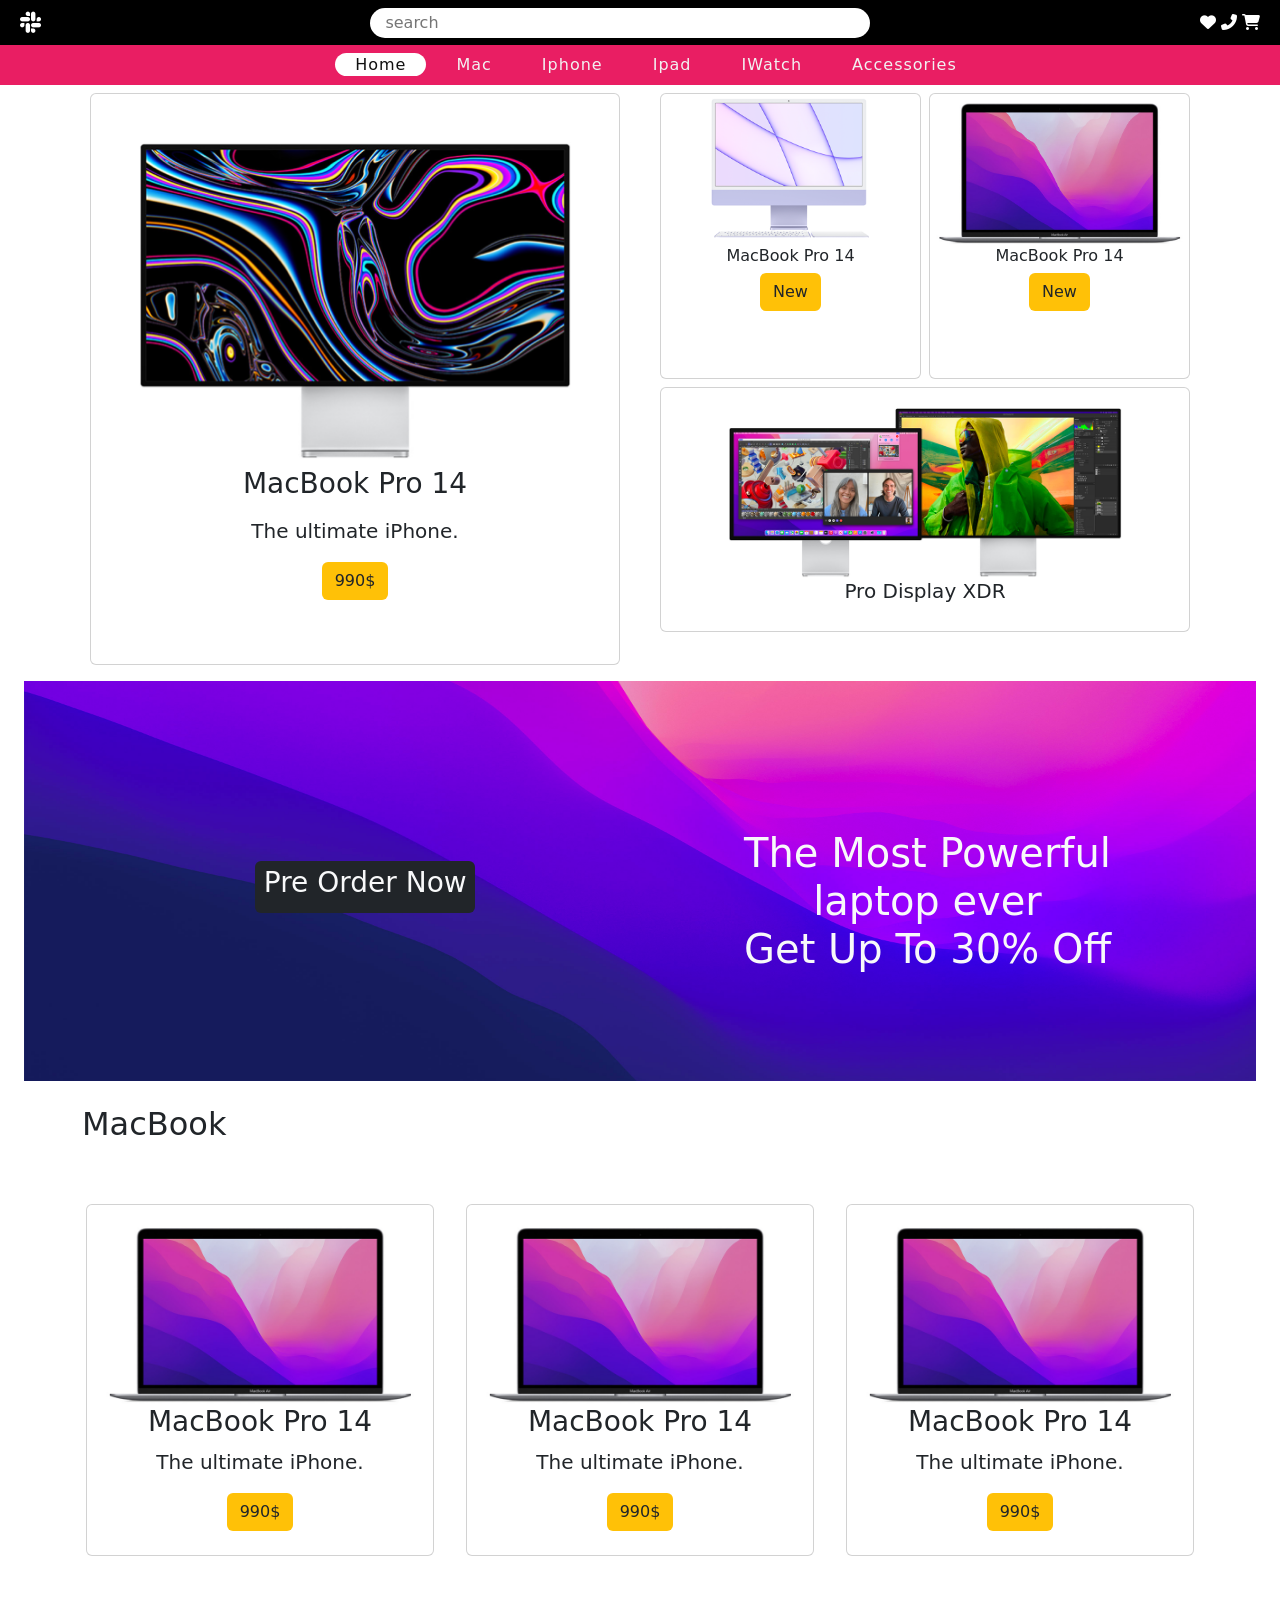
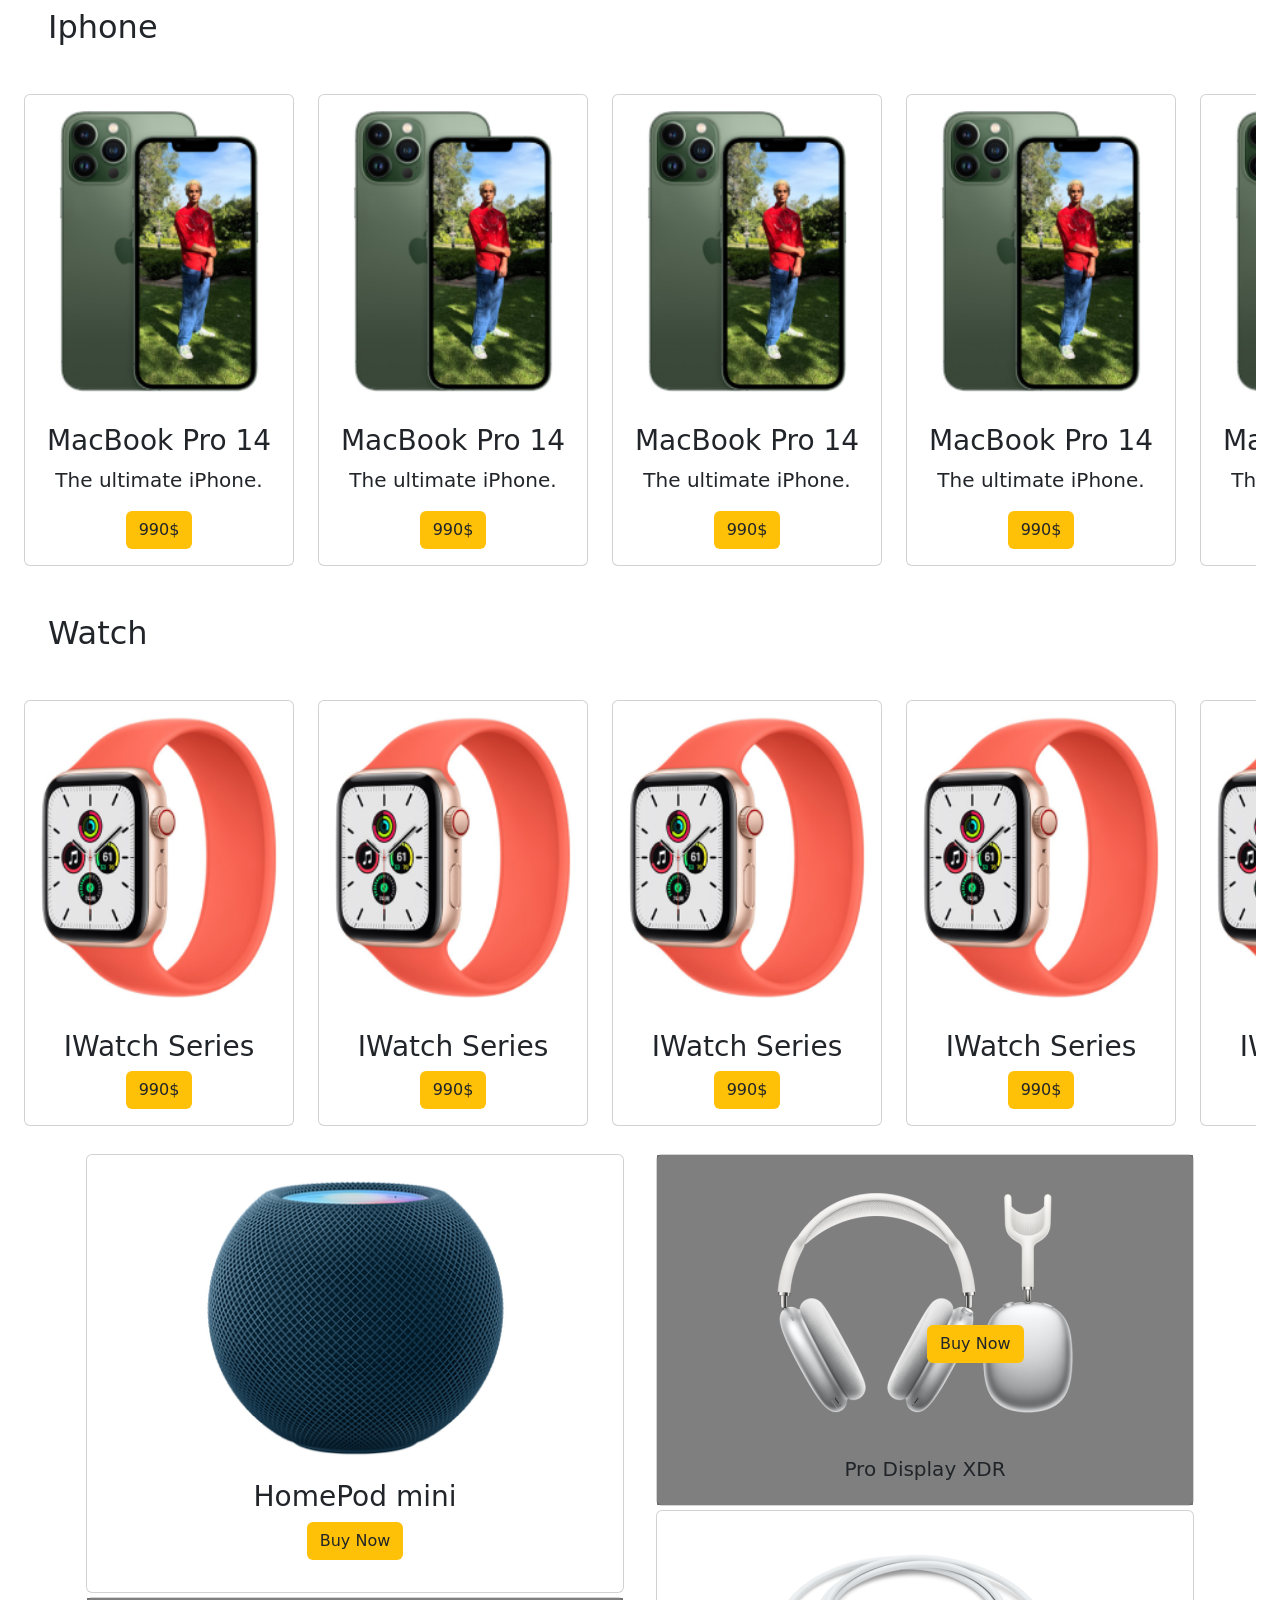
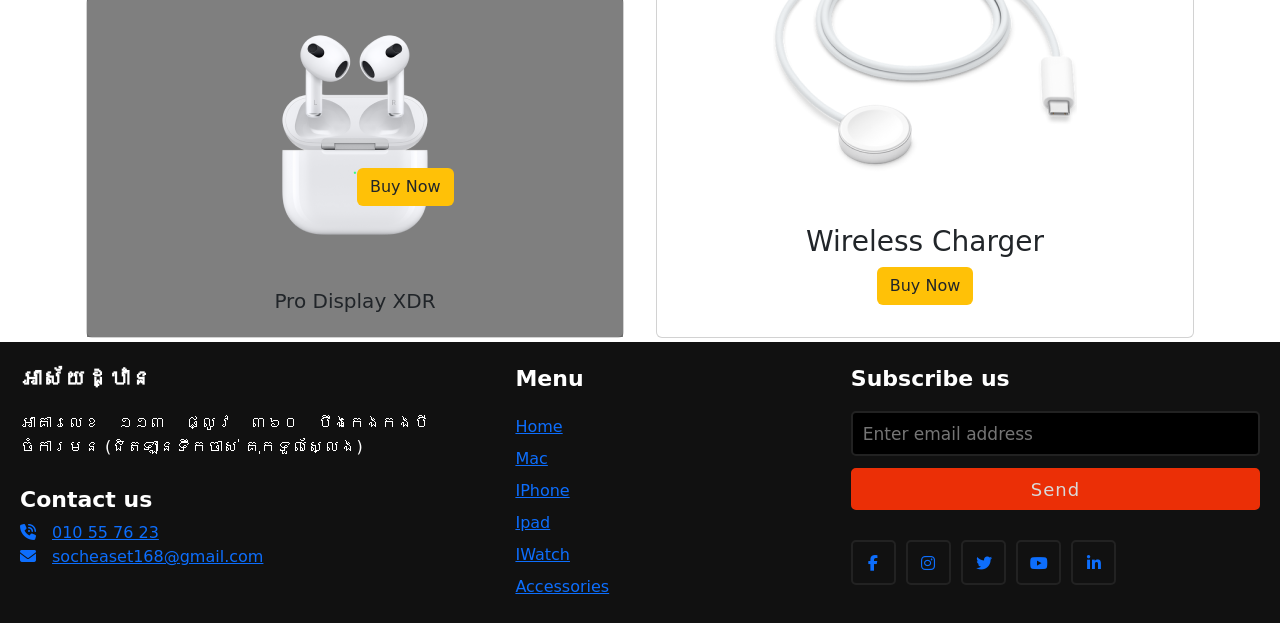
==== commit 1f1e8311: "Add files via upload" ====
--- a/index.html
+++ b/index.html
@@ -131,7 +131,7 @@
 			</div>
 			<div class="row">
 				<div class="col-12 col-md-12 col-lg-4">
-					<div class="card text-light text-center bg-white pb-2">
+					<div class="card text-light text-center bg-white pb-2 m-1">
 						<div class="card-body text-dark">
 							<div class="img-area"><img alt="" class="img-fluid" src="Image/2.png"></div>
 							<h3 class="card-title">MacBook Pro 14</h3>
@@ -140,7 +140,7 @@
 					</div>
 				</div>
 				<div class="col-12 col-md-12 col-lg-4">
-					<div class="card text-light text-center bg-white pb-2">
+					<div class="card text-light text-center bg-white pb-2 m-1">
 						<div class="card-body text-dark">
 							<div class="img-area"><img alt="" class="img-fluid" src="Image/2.png"></div>
 							<h3 class="card-title">MacBook Pro 14</h3>
@@ -149,7 +149,7 @@
 					</div>
 				</div>
 				<div class="col-12 col-md-12 col-lg-4">
-					<div class="card text-light text-center bg-white pb-2">
+					<div class="card text-light text-center bg-white pb-2 m-1">
 						<div class="card-body text-dark">
 							<div class="img-area"><img alt="" class="img-fluid" src="Image/2.png"></div>
 							<h3 class="card-title">MacBook Pro 14</h3>
